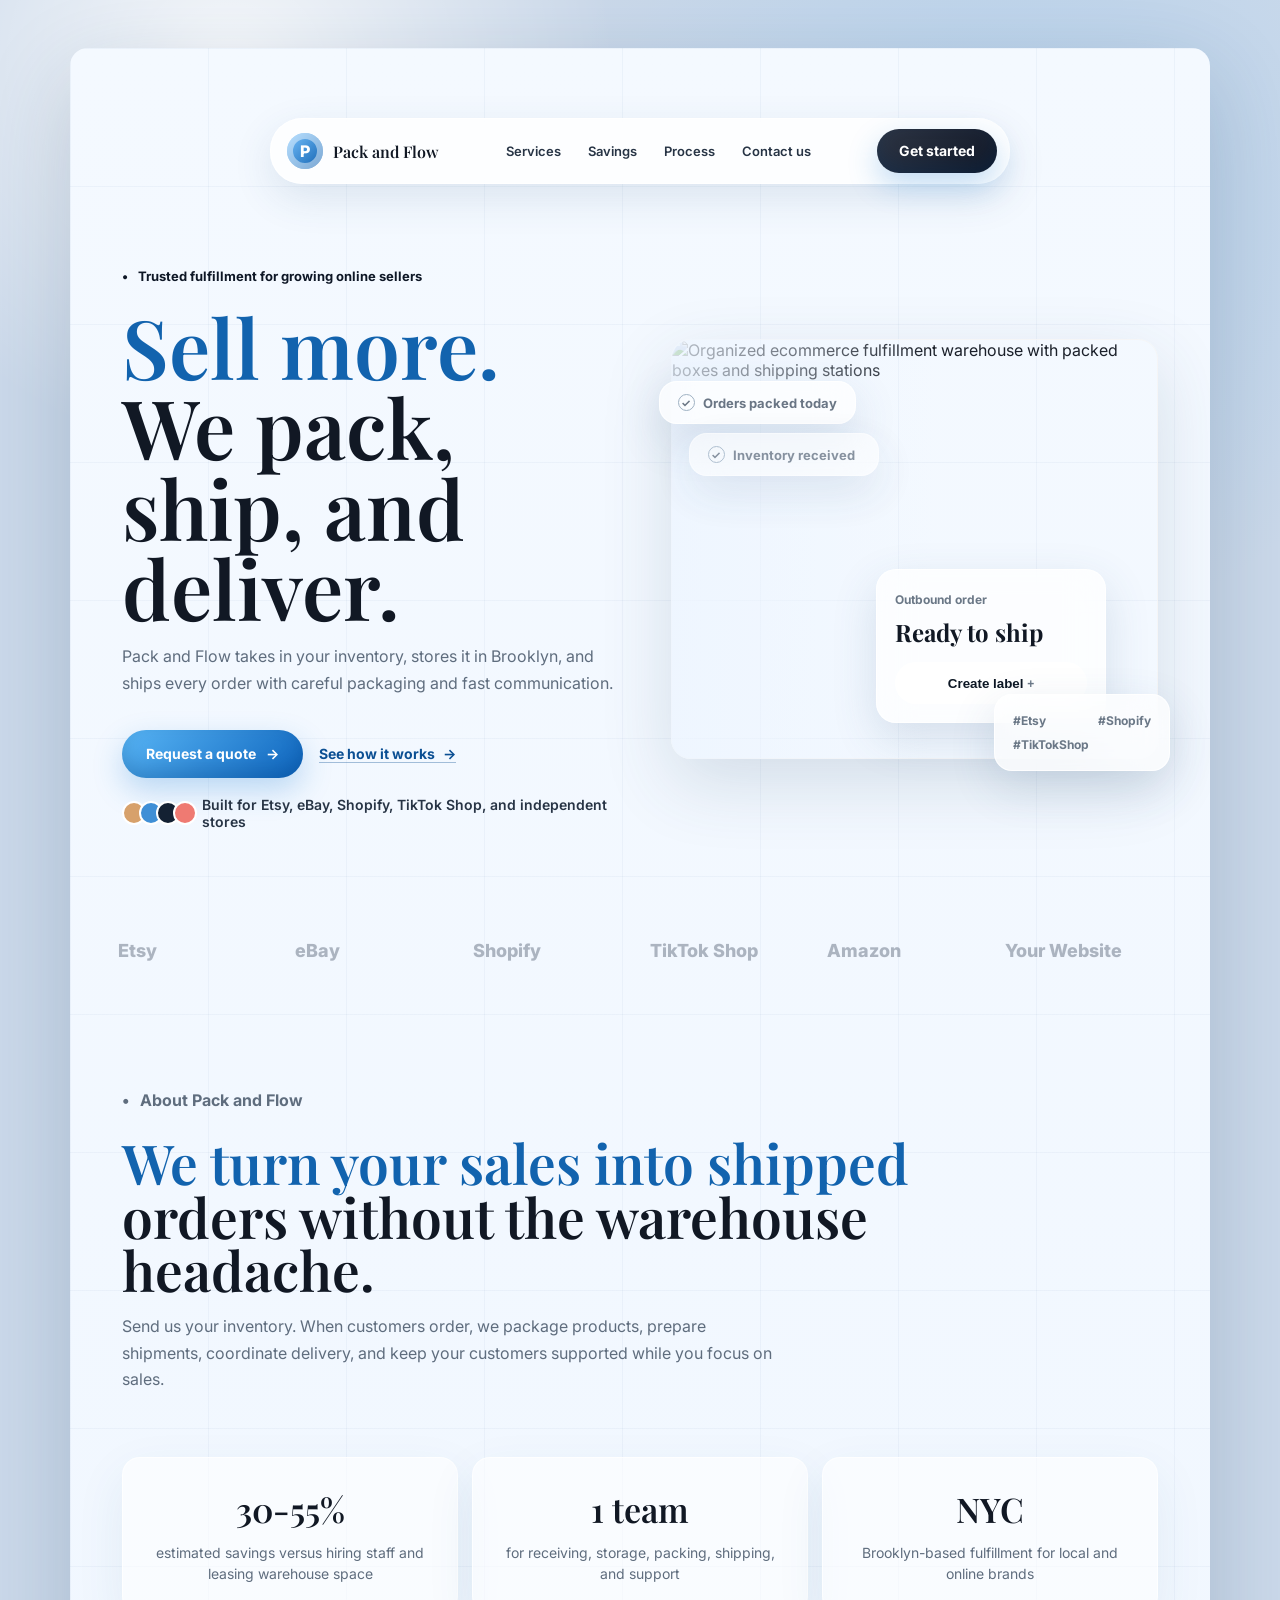
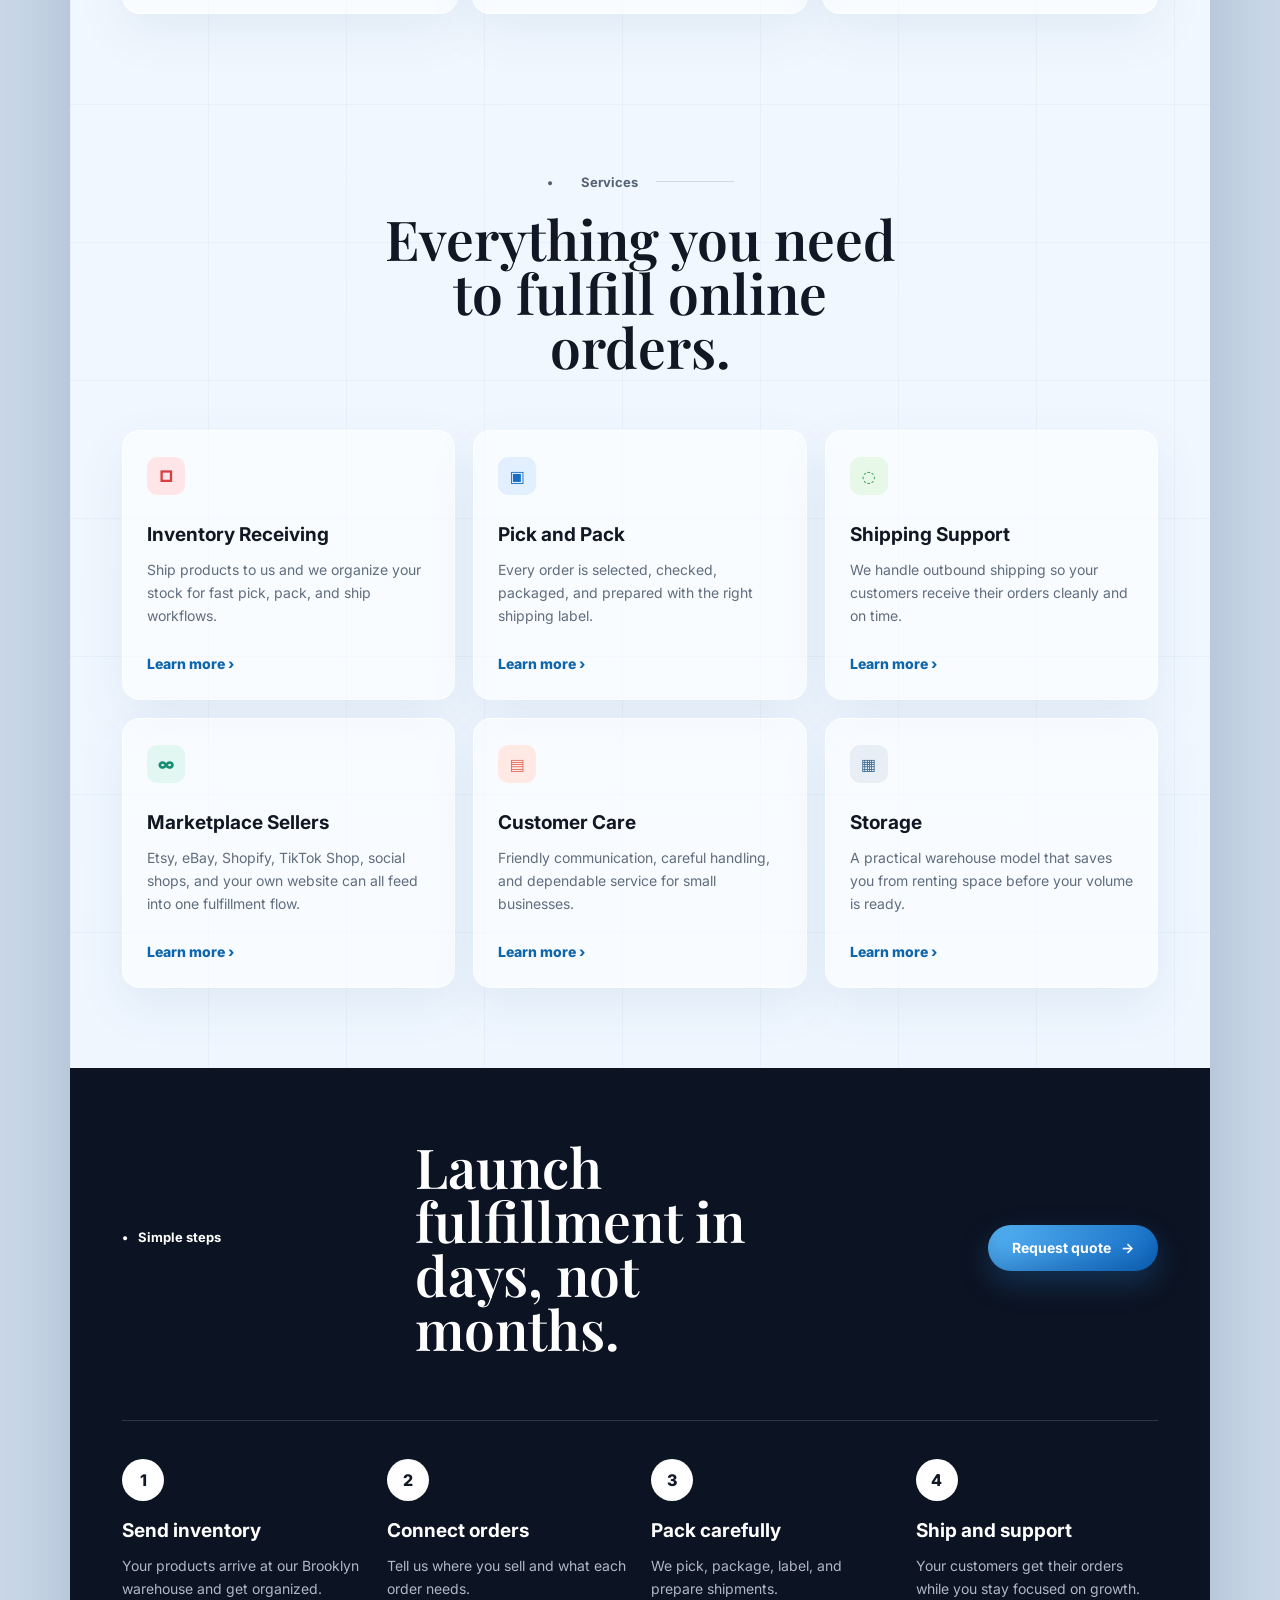
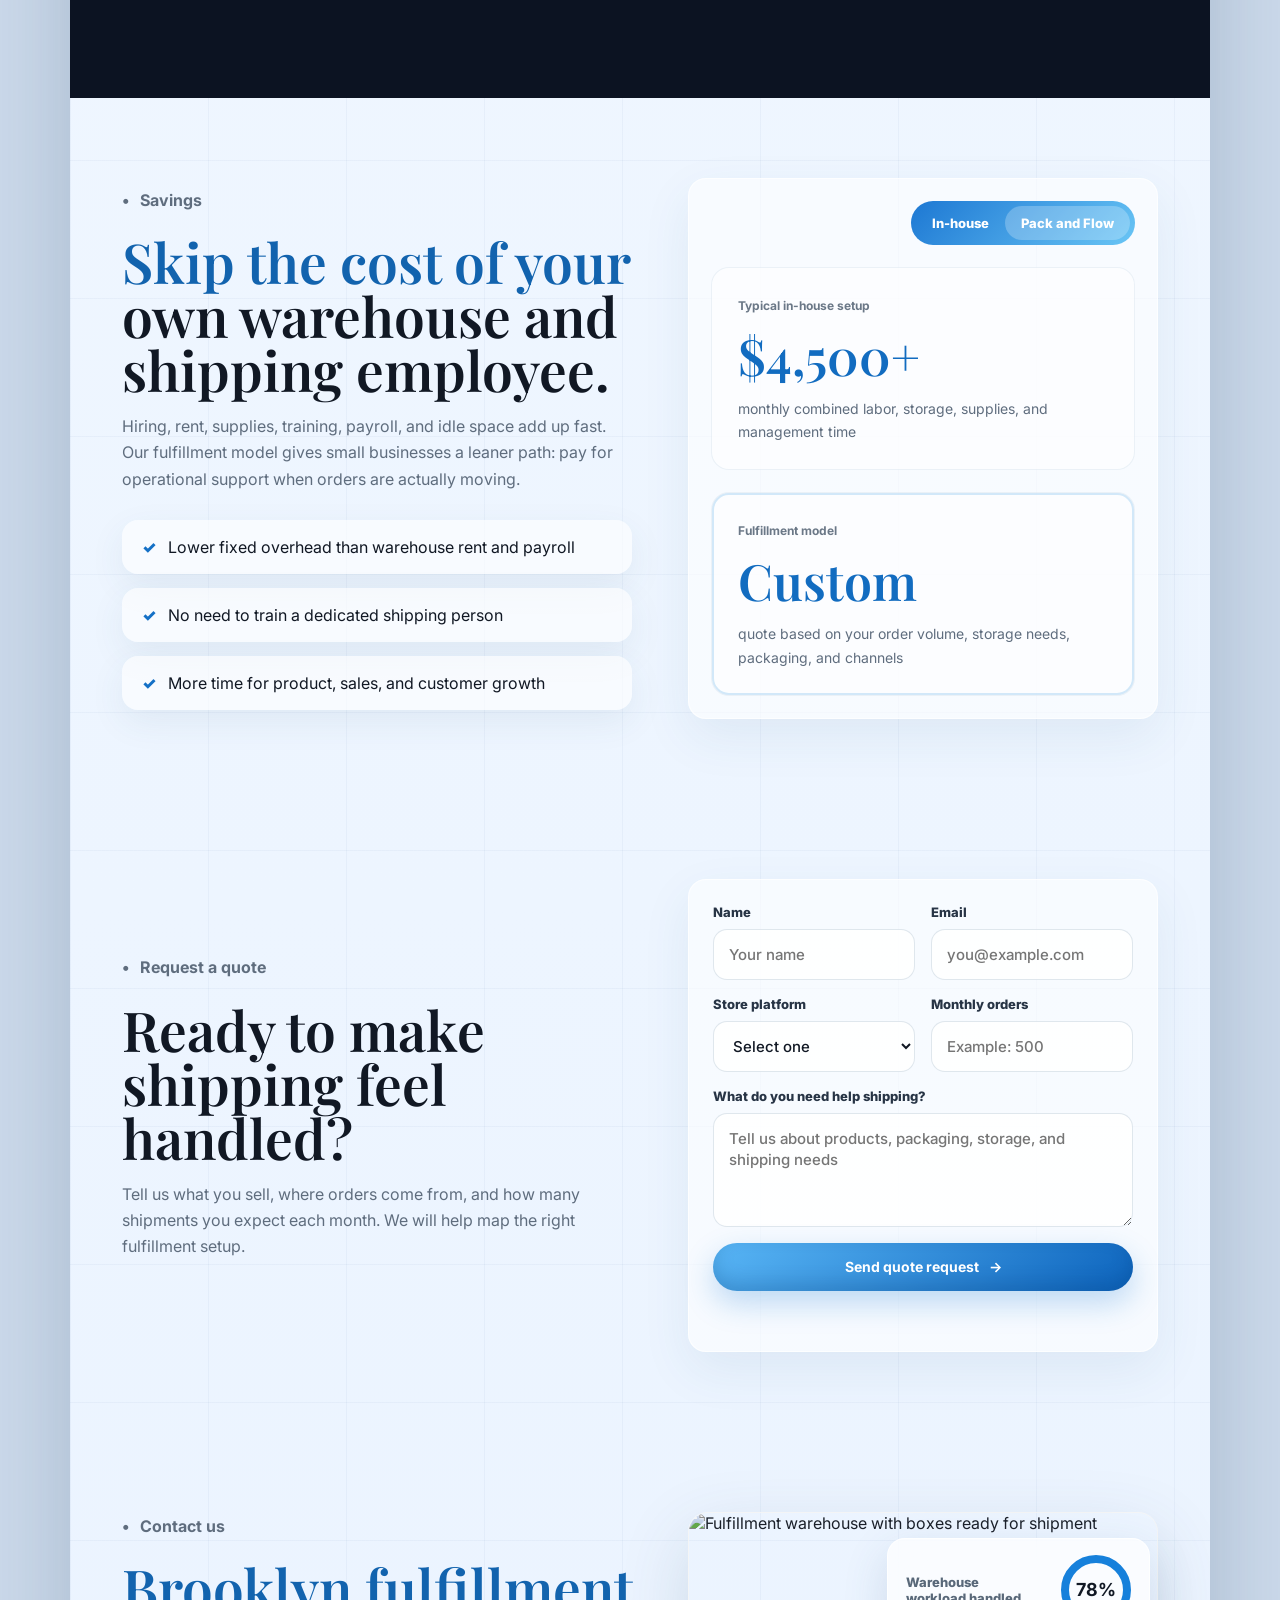
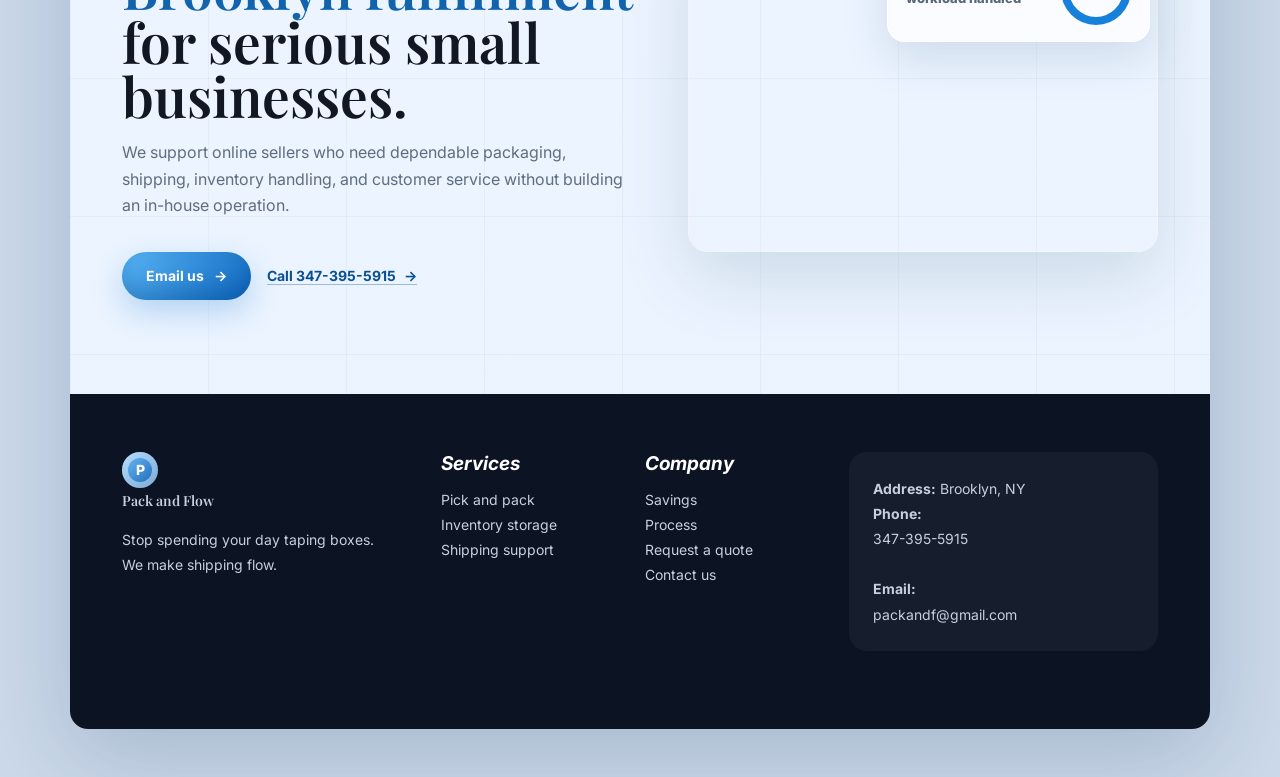
==== index.html @ d9f29c04 "Add files via upload" ====
<!DOCTYPE html>
<html lang="en">
<head>
  <meta charset="UTF-8">
  <meta name="viewport" content="width=device-width, initial-scale=1.0">
  <title>Pack and Flow | Ecommerce Fulfillment in Brooklyn</title>
  <meta name="description" content="Pack and Flow is a Brooklyn fulfillment company that stores inventory, packs orders, ships products, and supports online sellers across Etsy, eBay, Shopify, TikTok Shop, and more.">
  <link rel="preconnect" href="https://fonts.googleapis.com">
  <link rel="preconnect" href="https://fonts.gstatic.com" crossorigin>
  <link href="https://fonts.googleapis.com/css2?family=Inter:wght@400;500;600;700;800&family=Playfair+Display:wght@500;600;700&display=swap" rel="stylesheet">
  <link rel="stylesheet" href="styles.css">
</head>
<body>
  <div class="page-shell">
    <header class="site-header">
      <a class="brand" href="#top" aria-label="Pack and Flow homepage">
        <span class="brand-mark">P</span>
        <span>Pack and Flow</span>
      </a>
      <nav class="main-nav" aria-label="Primary navigation">
        <a href="#services">Services</a>
        <a href="#savings">Savings</a>
        <a href="#process">Process</a>
        <a href="contact.html">Contact us</a>
      </nav>
      <a class="nav-button" href="#quote">Get started</a>
    </header>

    <main id="top">
      <section class="hero section">
        <div class="hero-copy">
          <p class="eyebrow">Trusted fulfillment for growing online sellers</p>
          <h1>Sell more. We pack, ship, and deliver.</h1>
          <p class="lead">Pack and Flow takes in your inventory, stores it in Brooklyn, and ships every order with careful packaging and fast communication.</p>
          <div class="hero-actions">
            <a class="primary-button" href="#quote">Request a quote <span aria-hidden="true">→</span></a>
            <a class="text-link" href="#process">See how it works <span aria-hidden="true">→</span></a>
          </div>
          <div class="social-proof">
            <span class="avatar-stack" aria-hidden="true">
              <span></span><span></span><span></span><span></span>
            </span>
            <span>Built for Etsy, eBay, Shopify, TikTok Shop, and independent stores</span>
          </div>
        </div>

        <div class="hero-visual" aria-label="Warehouse fulfillment preview">
          <img src="assets/warehouse-fulfillment-hero.png" alt="Organized ecommerce fulfillment warehouse with packed boxes and shipping stations">
          <div class="glass-card floating-card card-top">
            <span class="check">✓</span>
            <span>Orders packed today</span>
          </div>
          <div class="glass-card floating-card card-mid">
            <span class="check">✓</span>
            <span>Inventory received</span>
          </div>
          <div class="glass-card order-card">
            <span>Outbound order</span>
            <strong>Ready to ship</strong>
            <button type="button">Create label <span>+</span></button>
          </div>
          <div class="glass-card tag-card">
            <span>#Etsy</span>
            <span>#Shopify</span>
            <span>#TikTokShop</span>
          </div>
        </div>
      </section>

      <section class="logo-strip" aria-label="Sales channels supported">
        <span>Etsy</span>
        <span>eBay</span>
        <span>Shopify</span>
        <span>TikTok Shop</span>
        <span>Amazon</span>
        <span>Your Website</span>
      </section>

      <section class="section intro">
        <p class="eyebrow">About Pack and Flow</p>
        <h2>We turn your sales into shipped orders without the warehouse headache.</h2>
        <p>Send us your inventory. When customers order, we package products, prepare shipments, coordinate delivery, and keep your customers supported while you focus on sales.</p>
        <div class="metrics">
          <article>
            <strong>30-55%</strong>
            <span>estimated savings versus hiring staff and leasing warehouse space</span>
          </article>
          <article>
            <strong>1 team</strong>
            <span>for receiving, storage, packing, shipping, and support</span>
          </article>
          <article>
            <strong>NYC</strong>
            <span>Brooklyn-based fulfillment for local and online brands</span>
          </article>
        </div>
      </section>

      <section id="services" class="section services">
        <div class="center-heading">
          <p class="label-line">Services</p>
          <h2>Everything you need to fulfill online orders.</h2>
        </div>
        <div class="feature-grid">
          <article>
            <span class="icon red">□</span>
            <h3>Inventory Receiving</h3>
            <p>Ship products to us and we organize your stock for fast pick, pack, and ship workflows.</p>
            <a href="#quote">Learn more <span>›</span></a>
          </article>
          <article>
            <span class="icon blue">▣</span>
            <h3>Pick and Pack</h3>
            <p>Every order is selected, checked, packaged, and prepared with the right shipping label.</p>
            <a href="#quote">Learn more <span>›</span></a>
          </article>
          <article>
            <span class="icon green">◌</span>
            <h3>Shipping Support</h3>
            <p>We handle outbound shipping so your customers receive their orders cleanly and on time.</p>
            <a href="#quote">Learn more <span>›</span></a>
          </article>
          <article>
            <span class="icon mint">∞</span>
            <h3>Marketplace Sellers</h3>
            <p>Etsy, eBay, Shopify, TikTok Shop, social shops, and your own website can all feed into one fulfillment flow.</p>
            <a href="#quote">Learn more <span>›</span></a>
          </article>
          <article>
            <span class="icon coral">▤</span>
            <h3>Customer Care</h3>
            <p>Friendly communication, careful handling, and dependable service for small businesses.</p>
            <a href="#quote">Learn more <span>›</span></a>
          </article>
          <article>
            <span class="icon slate">▦</span>
            <h3>Storage</h3>
            <p>A practical warehouse model that saves you from renting space before your volume is ready.</p>
            <a href="#quote">Learn more <span>›</span></a>
          </article>
        </div>
      </section>

      <section id="process" class="dark-band">
        <div class="dark-heading">
          <p class="eyebrow light">Simple steps</p>
          <h2>Launch fulfillment in days, not months.</h2>
          <a class="primary-button small" href="#quote">Request quote <span>→</span></a>
        </div>
        <div class="steps">
          <article>
            <span>1</span>
            <h3>Send inventory</h3>
            <p>Your products arrive at our Brooklyn warehouse and get organized.</p>
          </article>
          <article>
            <span>2</span>
            <h3>Connect orders</h3>
            <p>Tell us where you sell and what each order needs.</p>
          </article>
          <article>
            <span>3</span>
            <h3>Pack carefully</h3>
            <p>We pick, package, label, and prepare shipments.</p>
          </article>
          <article>
            <span>4</span>
            <h3>Ship and support</h3>
            <p>Your customers get their orders while you stay focused on growth.</p>
          </article>
        </div>
      </section>

      <section id="savings" class="section savings">
        <div>
          <p class="eyebrow">Savings</p>
          <h2>Skip the cost of your own warehouse and shipping employee.</h2>
          <p>Hiring, rent, supplies, training, payroll, and idle space add up fast. Our fulfillment model gives small businesses a leaner path: pay for operational support when orders are actually moving.</p>
          <ul class="benefit-list">
            <li>Lower fixed overhead than warehouse rent and payroll</li>
            <li>No need to train a dedicated shipping person</li>
            <li>More time for product, sales, and customer growth</li>
          </ul>
        </div>
        <div class="comparison-card">
          <div class="toggle" aria-label="Cost comparison">
            <span>In-house</span>
            <span>Pack and Flow</span>
          </div>
          <article>
            <span class="price-label">Typical in-house setup</span>
            <strong>$4,500+</strong>
            <p>monthly combined labor, storage, supplies, and management time</p>
          </article>
          <article class="highlight">
            <span class="price-label">Fulfillment model</span>
            <strong>Custom</strong>
            <p>quote based on your order volume, storage needs, packaging, and channels</p>
          </article>
        </div>
      </section>

      <section id="quote" class="section quote-section">
        <div class="quote-copy">
          <p class="eyebrow">Request a quote</p>
          <h2>Ready to make shipping feel handled?</h2>
          <p>Tell us what you sell, where orders come from, and how many shipments you expect each month. We will help map the right fulfillment setup.</p>
        </div>
        <form class="quote-form" id="quoteForm">
          <label>
            Name
            <input type="text" name="name" placeholder="Your name" required>
          </label>
          <label>
            Email
            <input type="email" name="email" placeholder="you@example.com" required>
          </label>
          <label>
            Store platform
            <select name="platform" required>
              <option value="">Select one</option>
              <option>Etsy</option>
              <option>eBay</option>
              <option>Shopify</option>
              <option>TikTok Shop</option>
              <option>Own website</option>
              <option>Multiple channels</option>
            </select>
          </label>
          <label>
            Monthly orders
            <input type="number" name="orders" min="1" placeholder="Example: 500" required>
          </label>
          <label class="wide">
            What do you need help shipping?
            <textarea name="message" rows="4" placeholder="Tell us about products, packaging, storage, and shipping needs"></textarea>
          </label>
          <button class="primary-button form-submit" type="submit">Send quote request <span>→</span></button>
          <p class="form-note" id="formNote" role="status"></p>
        </form>
      </section>

      <section id="contact" class="cta section">
        <div>
          <p class="eyebrow">Contact us</p>
          <h2>Brooklyn fulfillment for serious small businesses.</h2>
          <p>We support online sellers who need dependable packaging, shipping, inventory handling, and customer service without building an in-house operation.</p>
          <div class="hero-actions">
            <a class="primary-button" href="mailto:packandf@gmail.com">Email us <span>→</span></a>
            <a class="text-link" href="tel:3473955915">Call 347-395-5915 <span>→</span></a>
          </div>
        </div>
        <div class="cta-visual">
          <img src="assets/warehouse-fulfillment-hero.png" alt="Fulfillment warehouse with boxes ready for shipment">
          <div class="glass-card mini-chart">
            <span>Warehouse workload handled</span>
            <strong>78%</strong>
          </div>
        </div>
      </section>
    </main>

    <footer class="footer">
      <div>
        <a class="brand footer-brand" href="#top">
          <span class="brand-mark">P</span>
          <span>Pack and Flow</span>
        </a>
        <p>Stop spending your day taping boxes. We make shipping flow.</p>
      </div>
      <div>
        <h3>Services</h3>
        <a href="#services">Pick and pack</a>
        <a href="#services">Inventory storage</a>
        <a href="#services">Shipping support</a>
      </div>
      <div>
        <h3>Company</h3>
        <a href="#savings">Savings</a>
        <a href="#process">Process</a>
        <a href="#quote">Request a quote</a>
        <a href="contact.html">Contact us</a>
      </div>
      <address>
        <strong>Address:</strong> Brooklyn, NY<br>
        <strong>Phone:</strong> <a href="tel:3473955915">347-395-5915</a><br>
        <strong>Email:</strong> <a href="mailto:packandf@gmail.com">packandf@gmail.com</a>
      </address>
    </footer>
  </div>
  <script src="script.js"></script>
</body>
</html>
---- styles.css ----
:root {
  --ink: #111824;
  --muted: #5f6d7e;
  --blue: #1b77d4;
  --blue-2: #58b5f5;
  --paper: #edf5ff;
  --line: rgba(51, 89, 127, 0.12);
  --glass: rgba(255, 255, 255, 0.72);
  --dark: #0c1322;
  --shadow: 0 24px 70px rgba(34, 73, 111, 0.16);
}

* {
  box-sizing: border-box;
}

html {
  scroll-behavior: smooth;
}

body {
  margin: 0;
  color: var(--ink);
  font-family: Inter, system-ui, sans-serif;
  background: #cbd9ea;
}

body::before {
  position: fixed;
  inset: 0;
  z-index: -1;
  content: "";
  background:
    radial-gradient(circle at 18% 8%, rgba(255, 255, 255, 0.86), transparent 24rem),
    radial-gradient(circle at 78% 22%, rgba(103, 183, 245, 0.2), transparent 28rem),
    #cbd9ea;
}

a {
  color: inherit;
  text-decoration: none;
}

img {
  display: block;
  max-width: 100%;
}

.page-shell {
  width: min(100% - 40px, 1140px);
  margin: 48px auto;
  overflow: hidden;
  border-radius: 18px;
  background:
    linear-gradient(rgba(25, 88, 142, 0.045) 1px, transparent 1px),
    linear-gradient(90deg, rgba(25, 88, 142, 0.045) 1px, transparent 1px),
    linear-gradient(180deg, #f4f9ff 0%, #edf5ff 74%, #eaf3ff 100%);
  background-size: 138px 138px, 138px 138px, auto;
  box-shadow: 0 28px 90px rgba(27, 54, 88, 0.2);
}

.site-header {
  position: sticky;
  top: 16px;
  z-index: 10;
  display: flex;
  align-items: center;
  justify-content: space-between;
  width: min(100% - 96px, 740px);
  min-height: 58px;
  margin: 70px auto 0;
  padding: 10px 12px 10px 16px;
  border: 1px solid rgba(255, 255, 255, 0.76);
  border-radius: 32px;
  background: rgba(255, 255, 255, 0.82);
  box-shadow: 0 14px 40px rgba(43, 83, 124, 0.12);
  backdrop-filter: blur(22px);
}

.brand,
.main-nav,
.hero-actions,
.social-proof,
.dark-heading,
.footer {
  display: flex;
  align-items: center;
}

.brand {
  gap: 10px;
  font-family: "Playfair Display", Georgia, serif;
  font-size: 16px;
  font-weight: 600;
}

.brand-mark {
  display: grid;
  width: 36px;
  height: 36px;
  place-items: center;
  border-radius: 50%;
  color: white;
  font-family: Inter, sans-serif;
  font-weight: 800;
  background: linear-gradient(135deg, #79c4ff, #0f5fae);
  box-shadow: inset 0 0 0 6px rgba(255, 255, 255, 0.45);
}

.main-nav {
  gap: 27px;
  font-size: 13px;
  font-weight: 600;
  color: #273445;
}

.nav-button,
.primary-button {
  display: inline-flex;
  align-items: center;
  justify-content: center;
  gap: 10px;
  min-height: 48px;
  padding: 0 24px;
  border: 0;
  border-radius: 999px;
  color: white;
  font: 700 14px/1 Inter, sans-serif;
  cursor: pointer;
  background: linear-gradient(135deg, var(--blue-2), #0d64bd);
  box-shadow: inset 0 -8px 18px rgba(1, 54, 108, 0.22), 0 12px 30px rgba(35, 128, 212, 0.28);
}

.nav-button {
  min-height: 44px;
  padding-inline: 22px;
  background: linear-gradient(135deg, #2d3544, #111827);
}

.section {
  padding: 80px 52px;
}

.hero {
  display: grid;
  grid-template-columns: 1.02fr 0.98fr;
  gap: 42px;
  align-items: center;
  min-height: 520px;
  padding-top: 84px;
}

.eyebrow,
.label-line {
  margin: 0 0 22px;
  font-size: 13px;
  font-weight: 700;
  color: #0e1726;
}

.eyebrow::before,
.label-line::before {
  content: "•";
  margin-right: 10px;
}

h1,
h2 {
  margin: 0;
  font-family: "Playfair Display", Georgia, serif;
  font-weight: 600;
  line-height: 0.98;
  letter-spacing: 0;
}

h1 {
  max-width: 610px;
  font-size: clamp(48px, 7vw, 82px);
}

h2 {
  font-size: clamp(36px, 4.3vw, 58px);
}

h1::first-line,
.intro h2::first-line,
.savings h2::first-line,
.cta h2::first-line {
  color: #1263ae;
}

.lead,
.intro > p,
.savings p,
.quote-copy p,
.cta p {
  max-width: 650px;
  color: var(--muted);
  font-size: 16px;
  line-height: 1.65;
}

.hero-actions {
  flex-wrap: wrap;
  gap: 16px;
  margin-top: 34px;
}

.text-link {
  display: inline-flex;
  align-items: center;
  gap: 8px;
  color: #0b4f93;
  font-size: 14px;
  font-weight: 700;
  border-bottom: 1px solid rgba(11, 79, 147, 0.35);
}

.social-proof {
  gap: 12px;
  margin-top: 18px;
  color: #273445;
  font-size: 14px;
  font-weight: 600;
}

.avatar-stack {
  display: flex;
}

.avatar-stack span {
  width: 24px;
  height: 24px;
  margin-right: -7px;
  border: 2px solid white;
  border-radius: 50%;
}

.avatar-stack span:nth-child(1) { background: #d7a16b; }
.avatar-stack span:nth-child(2) { background: #3f8fd6; }
.avatar-stack span:nth-child(3) { background: #142133; }
.avatar-stack span:nth-child(4) { background: #ef7a72; }

.hero-visual,
.cta-visual {
  position: relative;
  min-height: 390px;
}

.hero-visual img,
.cta-visual img {
  width: 100%;
  height: 420px;
  object-fit: cover;
  border: 1px solid rgba(255, 255, 255, 0.86);
  border-radius: 20px;
  filter: saturate(0.86) contrast(0.92);
  box-shadow: var(--shadow);
}

.hero-visual::after {
  position: absolute;
  inset: 0;
  content: "";
  border-radius: 20px;
  background: linear-gradient(90deg, rgba(237, 245, 255, 0.76), transparent 54%);
  pointer-events: none;
}

.glass-card {
  border: 1px solid rgba(255, 255, 255, 0.8);
  background: var(--glass);
  box-shadow: 0 16px 45px rgba(54, 92, 129, 0.16);
  backdrop-filter: blur(18px);
}

.floating-card {
  position: absolute;
  z-index: 2;
  display: flex;
  align-items: center;
  gap: 8px;
  min-width: 190px;
  padding: 12px 18px;
  border-radius: 18px;
  color: #6a7685;
  font-size: 13px;
  font-weight: 700;
}

.check {
  display: grid;
  width: 17px;
  height: 17px;
  place-items: center;
  border: 1px solid #9eb0c2;
  border-radius: 50%;
  font-size: 11px;
}

.card-top { top: 42px; left: -12px; }
.card-mid { top: 94px; left: 18px; opacity: 0.78; }

.order-card {
  position: absolute;
  right: 52px;
  bottom: 36px;
  z-index: 3;
  width: 230px;
  padding: 18px;
  border-radius: 20px;
}

.order-card span,
.tag-card span,
.price-label {
  color: #6b7887;
  font-size: 12px;
  font-weight: 700;
}

.order-card strong {
  display: block;
  margin: 8px 0 14px;
  font-family: "Playfair Display", Georgia, serif;
  font-size: 24px;
}

.order-card button {
  width: 100%;
  min-height: 42px;
  border: 0;
  border-radius: 999px;
  color: #0d1724;
  font-weight: 800;
  background: white;
}

.tag-card {
  position: absolute;
  right: -12px;
  bottom: -12px;
  z-index: 4;
  display: grid;
  grid-template-columns: repeat(2, max-content);
  gap: 9px;
  padding: 18px;
  border-radius: 18px;
}

.logo-strip {
  display: grid;
  grid-template-columns: repeat(6, 1fr);
  gap: 20px;
  padding: 30px 48px 62px;
  color: rgba(73, 86, 105, 0.42);
  font-size: 18px;
  font-weight: 800;
}

.intro {
  padding-top: 64px;
}

.intro h2 {
  max-width: 940px;
}

.metrics {
  display: grid;
  grid-template-columns: repeat(3, 1fr);
  gap: 14px;
  margin-top: 64px;
}

.metrics article,
.feature-grid article,
.comparison-card,
.quote-form {
  border: 1px solid rgba(255, 255, 255, 0.72);
  border-radius: 18px;
  background: rgba(255, 255, 255, 0.58);
  box-shadow: 0 18px 50px rgba(39, 83, 123, 0.08);
}

.metrics article {
  padding: 28px 24px;
  text-align: center;
}

.metrics strong {
  display: block;
  margin-bottom: 10px;
  font-family: "Playfair Display", Georgia, serif;
  font-size: 34px;
  font-weight: 600;
}

.metrics span {
  color: var(--muted);
  font-size: 14px;
  line-height: 1.55;
}

.center-heading {
  max-width: 560px;
  margin: 0 auto 56px;
  text-align: center;
}

.label-line {
  display: flex;
  align-items: center;
  justify-content: center;
  gap: 18px;
  color: #546273;
}

.label-line::after {
  width: 78px;
  height: 1px;
  content: "";
  background: rgba(36, 72, 110, 0.16);
}

.feature-grid {
  display: grid;
  grid-template-columns: repeat(3, 1fr);
  gap: 18px;
}

.feature-grid article {
  min-height: 218px;
  padding: 26px 24px;
}

.icon {
  display: grid;
  width: 38px;
  height: 38px;
  place-items: center;
  margin-bottom: 28px;
  border-radius: 10px;
  font-weight: 900;
}

.red { color: #d83f42; background: #fee5e7; }
.blue { color: #176ec7; background: #e1efff; }
.green { color: #2d9b4b; background: #e7f8e8; }
.mint { color: #168f75; background: #e2f6f2; }
.coral { color: #e36d5e; background: #ffe9e5; }
.slate { color: #427196; background: #e8eef6; }

.feature-grid h3,
.steps h3,
.footer h3 {
  margin: 0 0 12px;
  font-size: 19px;
}

.feature-grid p,
.steps p {
  margin: 0 0 26px;
  color: var(--muted);
  font-size: 14px;
  line-height: 1.65;
}

.feature-grid a {
  color: #0d65ad;
  font-size: 14px;
  font-weight: 800;
}

.dark-band {
  padding: 72px 52px;
  color: white;
  background: var(--dark);
}

.light {
  color: white;
}

.dark-heading {
  justify-content: space-between;
  gap: 32px;
  margin-bottom: 64px;
}

.dark-heading h2 {
  max-width: 380px;
}

.small {
  min-height: 46px;
}

.steps {
  display: grid;
  grid-template-columns: repeat(4, 1fr);
  gap: 22px;
  border-top: 1px solid rgba(255, 255, 255, 0.15);
  padding-top: 38px;
}

.steps span {
  display: grid;
  width: 42px;
  height: 42px;
  place-items: center;
  margin-bottom: 18px;
  border-radius: 50%;
  color: #121926;
  font-weight: 800;
  background: white;
}

.steps p {
  color: #aeb8c7;
}

.savings,
.quote-section,
.cta {
  display: grid;
  grid-template-columns: 1fr 0.92fr;
  gap: 56px;
  align-items: center;
}

.benefit-list {
  display: grid;
  gap: 14px;
  margin: 28px 0 0;
  padding: 0;
  list-style: none;
}

.benefit-list li {
  padding: 17px 20px;
  border-radius: 16px;
  background: rgba(255, 255, 255, 0.62);
  box-shadow: 0 12px 35px rgba(47, 83, 121, 0.08);
}

.benefit-list li::before {
  content: "✓";
  margin-right: 12px;
  color: #1470c6;
  font-weight: 900;
}

.comparison-card {
  padding: 22px;
}

.toggle {
  display: flex;
  width: max-content;
  margin-left: auto;
  padding: 5px;
  border-radius: 999px;
  color: white;
  font-size: 13px;
  font-weight: 800;
  background: linear-gradient(135deg, #1d78d3, #69c5f5);
}

.toggle span {
  padding: 9px 16px;
  border-radius: 999px;
}

.toggle span:last-child {
  background: rgba(255, 255, 255, 0.24);
}

.comparison-card article {
  margin-top: 22px;
  padding: 26px;
  border: 1px solid rgba(28, 94, 151, 0.08);
  border-radius: 18px;
  background: rgba(255, 255, 255, 0.6);
}

.comparison-card strong {
  display: block;
  margin: 8px 0;
  color: #126cc0;
  font-family: "Playfair Display", Georgia, serif;
  font-size: 50px;
  font-weight: 600;
}

.comparison-card p {
  margin: 0;
  font-size: 14px;
}

.highlight {
  box-shadow: inset 0 0 0 2px rgba(43, 143, 222, 0.2);
}

.quote-form {
  display: grid;
  grid-template-columns: repeat(2, 1fr);
  gap: 16px;
  padding: 24px;
}

.page-shell.contact-page {
  min-height: 100vh;
}

.contact-hero {
  display: grid;
  grid-template-columns: 1fr 0.92fr;
  gap: 56px;
  align-items: center;
  padding-top: 92px;
}

.contact-cards {
  display: grid;
  grid-template-columns: repeat(3, 1fr);
  gap: 14px;
  margin-top: 36px;
}

.contact-cards article {
  min-height: 116px;
  padding: 20px;
  border: 1px solid rgba(255, 255, 255, 0.72);
  border-radius: 18px;
  background: rgba(255, 255, 255, 0.58);
  box-shadow: 0 18px 50px rgba(39, 83, 123, 0.08);
}

.contact-cards span {
  display: block;
  margin-bottom: 10px;
  color: var(--muted);
  font-size: 12px;
  font-weight: 800;
}

.contact-cards a,
.contact-cards strong {
  color: #0b4f93;
  font-size: 16px;
  font-weight: 800;
  word-break: break-word;
}

.quote-form label {
  display: grid;
  gap: 9px;
  color: #273445;
  font-size: 13px;
  font-weight: 800;
}

.wide,
.form-submit,
.form-note {
  grid-column: 1 / -1;
}

input,
select,
textarea {
  width: 100%;
  border: 1px solid rgba(40, 86, 130, 0.14);
  border-radius: 14px;
  padding: 14px 15px;
  color: var(--ink);
  font: 500 15px/1.4 Inter, sans-serif;
  background: rgba(255, 255, 255, 0.82);
  outline: none;
}

textarea {
  resize: vertical;
}

input:focus,
select:focus,
textarea:focus {
  border-color: rgba(26, 116, 204, 0.72);
  box-shadow: 0 0 0 4px rgba(26, 116, 204, 0.12);
}

.form-submit {
  width: 100%;
}

.form-note {
  min-height: 20px;
  margin: 0;
  color: #1263ae;
  font-size: 13px;
  font-weight: 800;
}

.cta {
  padding-bottom: 92px;
}

.cta-visual img {
  height: 340px;
}

.mini-chart {
  position: absolute;
  right: 8px;
  top: 26px;
  display: flex;
  align-items: center;
  gap: 20px;
  padding: 16px 18px;
  border-radius: 18px;
}

.mini-chart strong {
  display: grid;
  width: 70px;
  height: 70px;
  place-items: center;
  border: 8px solid #1680db;
  border-radius: 50%;
  font-size: 18px;
}

.mini-chart span {
  max-width: 135px;
  color: #596879;
  font-size: 13px;
  font-weight: 800;
}

.footer {
  display: grid;
  grid-template-columns: 1.2fr 0.7fr 0.7fr 1.35fr;
  gap: 44px;
  padding: 58px 52px 78px;
  align-items: start;
  color: white;
  background: var(--dark);
}

.footer p,
.footer a,
.footer address {
  color: #c7d0dd;
  font-size: 14px;
  line-height: 1.8;
}

.footer a {
  display: block;
}

.footer-brand {
  color: white;
}

.footer h3 {
  font-style: italic;
}

.footer address {
  padding: 24px;
  border-radius: 18px;
  background: rgba(255, 255, 255, 0.045);
  font-style: normal;
}

@media (max-width: 900px) {
  .page-shell {
    width: 100%;
    margin: 0;
    border-radius: 0;
  }

  .site-header {
    width: calc(100% - 24px);
    margin-top: 12px;
  }

  .main-nav {
    display: none;
  }

  .hero,
  .savings,
  .quote-section,
  .cta,
  .contact-hero,
  .footer {
    grid-template-columns: 1fr;
  }

  .section,
  .dark-band {
    padding-inline: 24px;
  }

  .logo-strip,
  .metrics,
  .feature-grid,
  .contact-cards,
  .steps {
    grid-template-columns: 1fr 1fr;
  }

  .hero-visual {
    min-height: 320px;
  }
}

@media (max-width: 620px) {
  .site-header {
    border-radius: 22px;
  }

  .brand span:last-child {
    max-width: 92px;
    line-height: 1.05;
  }

  .nav-button {
    padding-inline: 15px;
  }

  .section {
    padding-block: 62px;
  }

  .hero {
    padding-top: 52px;
  }

  .hero-visual img,
  .cta-visual img {
    height: 300px;
  }

  .floating-card,
  .tag-card {
    display: none;
  }

  .order-card {
    right: 12px;
    bottom: 14px;
    width: 200px;
  }

  .logo-strip,
  .metrics,
  .feature-grid,
  .steps,
  .contact-cards,
  .quote-form {
    grid-template-columns: 1fr;
  }

  .dark-heading {
    display: block;
  }

  .dark-heading .primary-button {
    margin-top: 24px;
  }
}
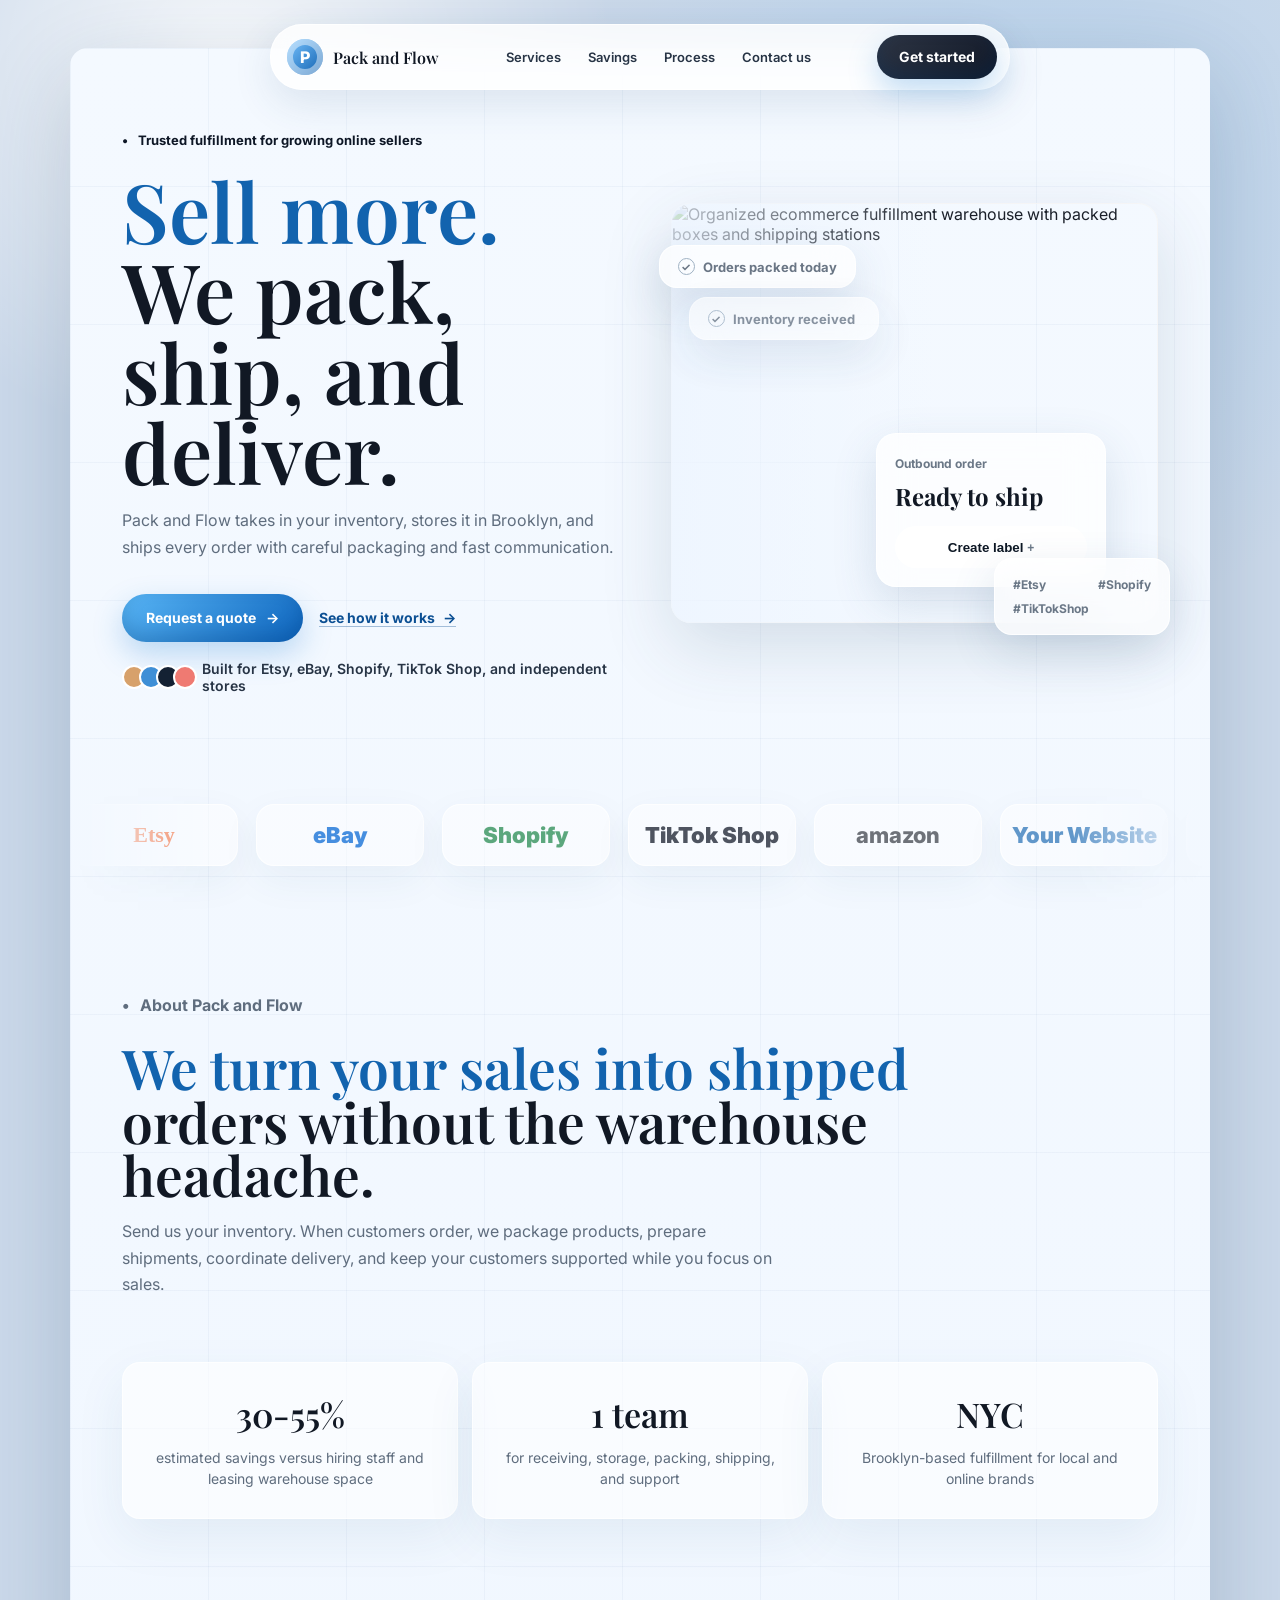
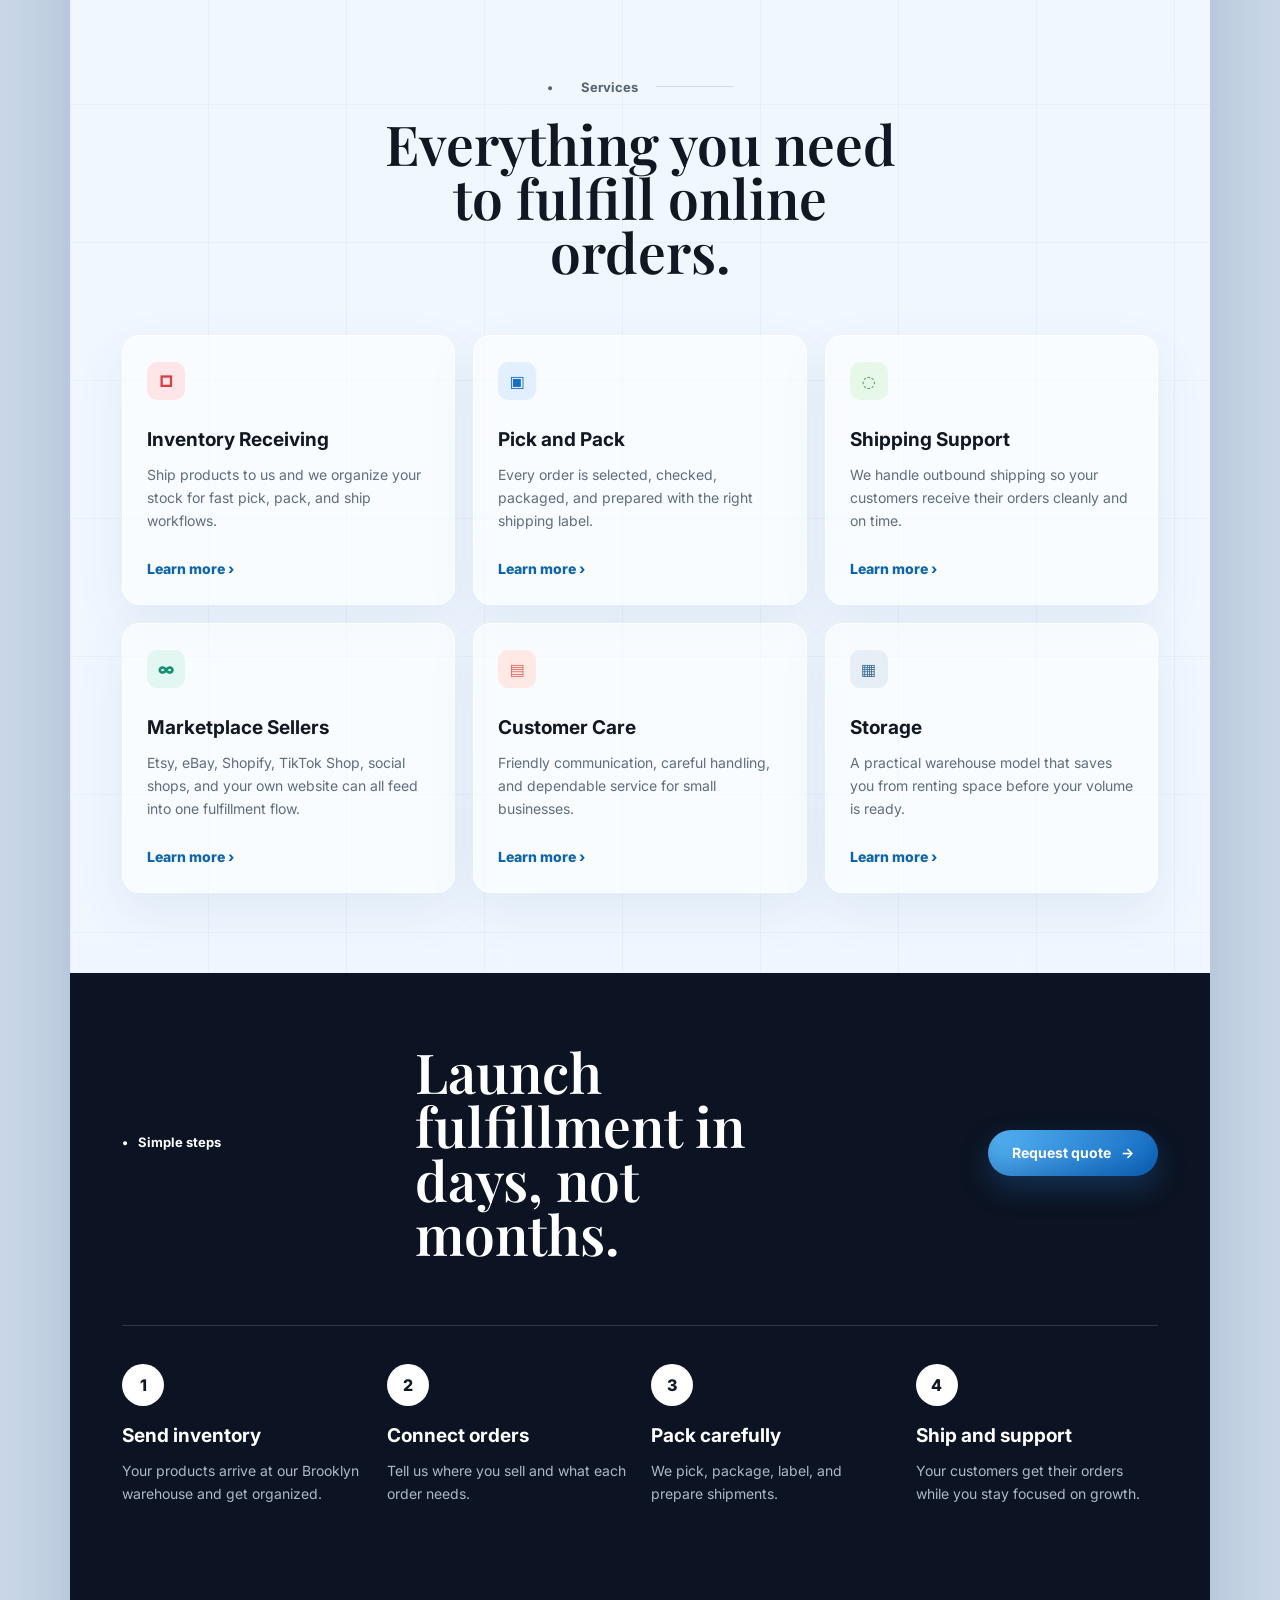
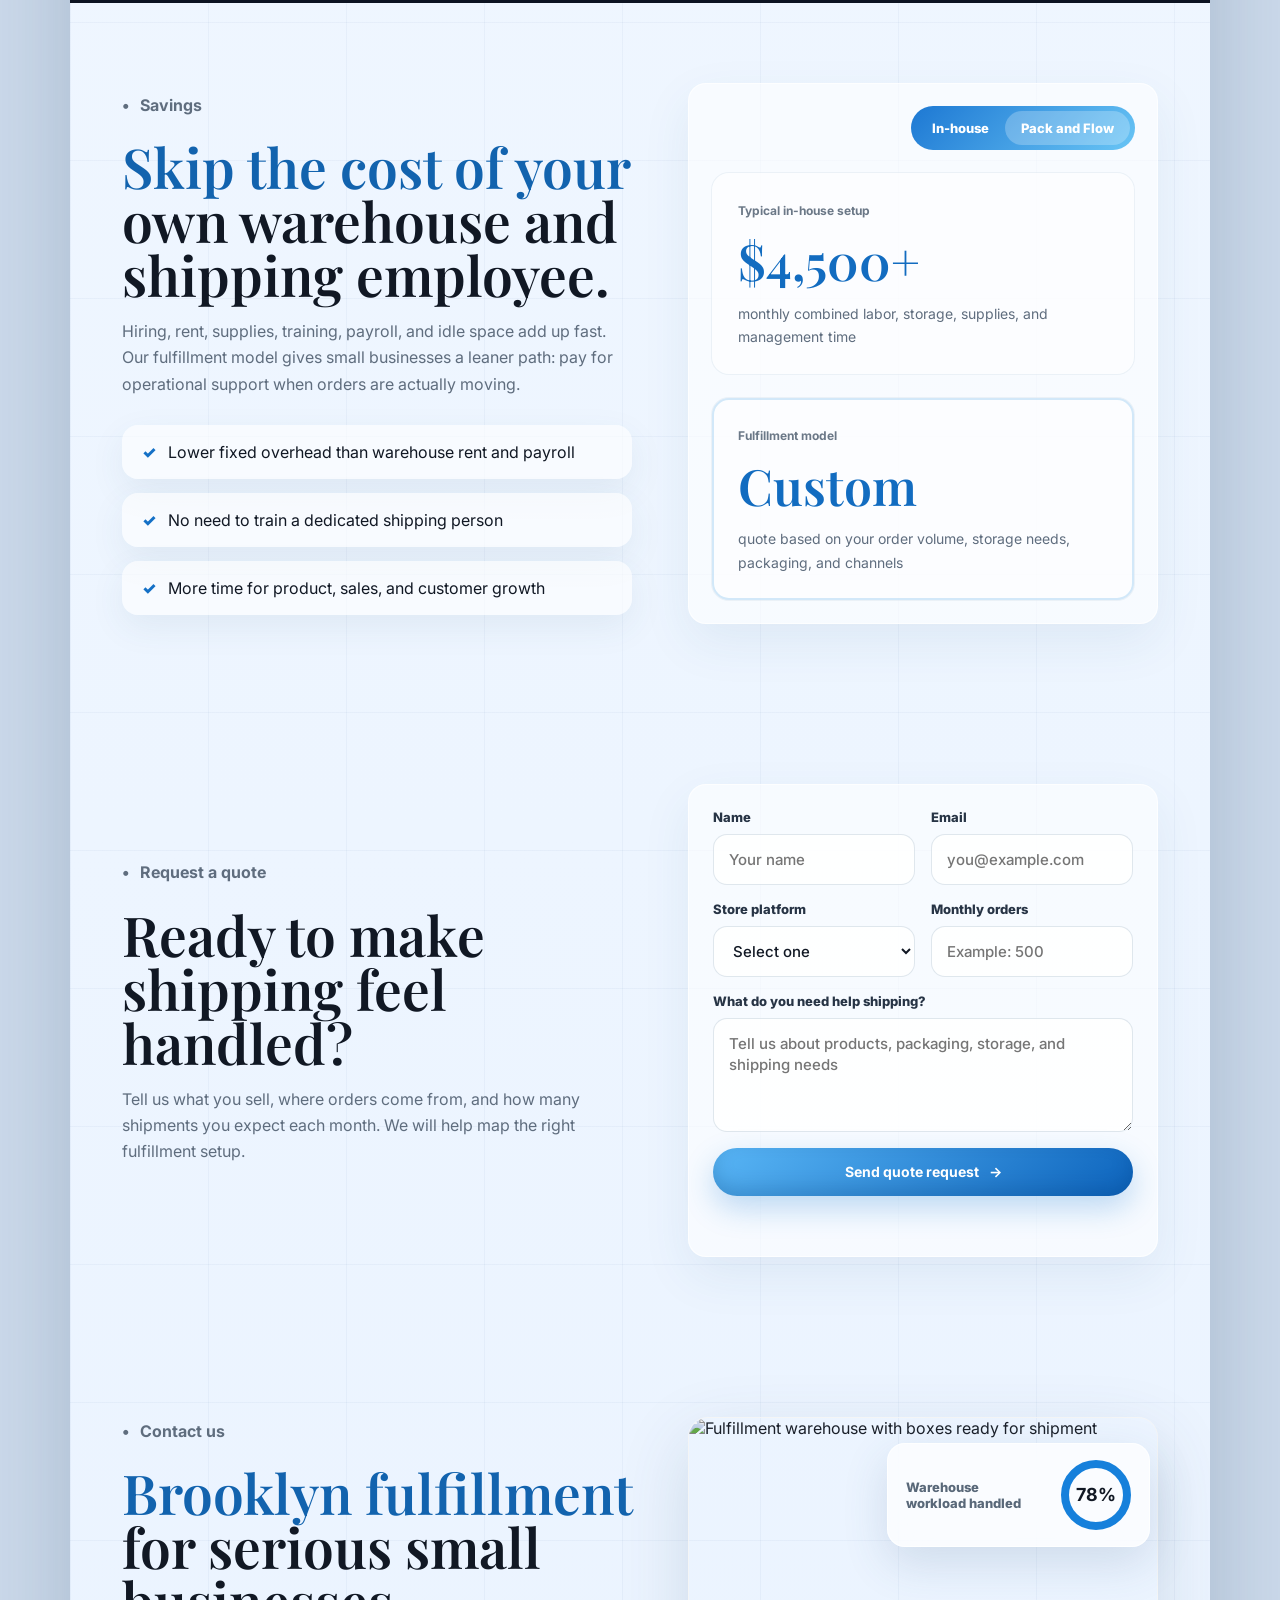
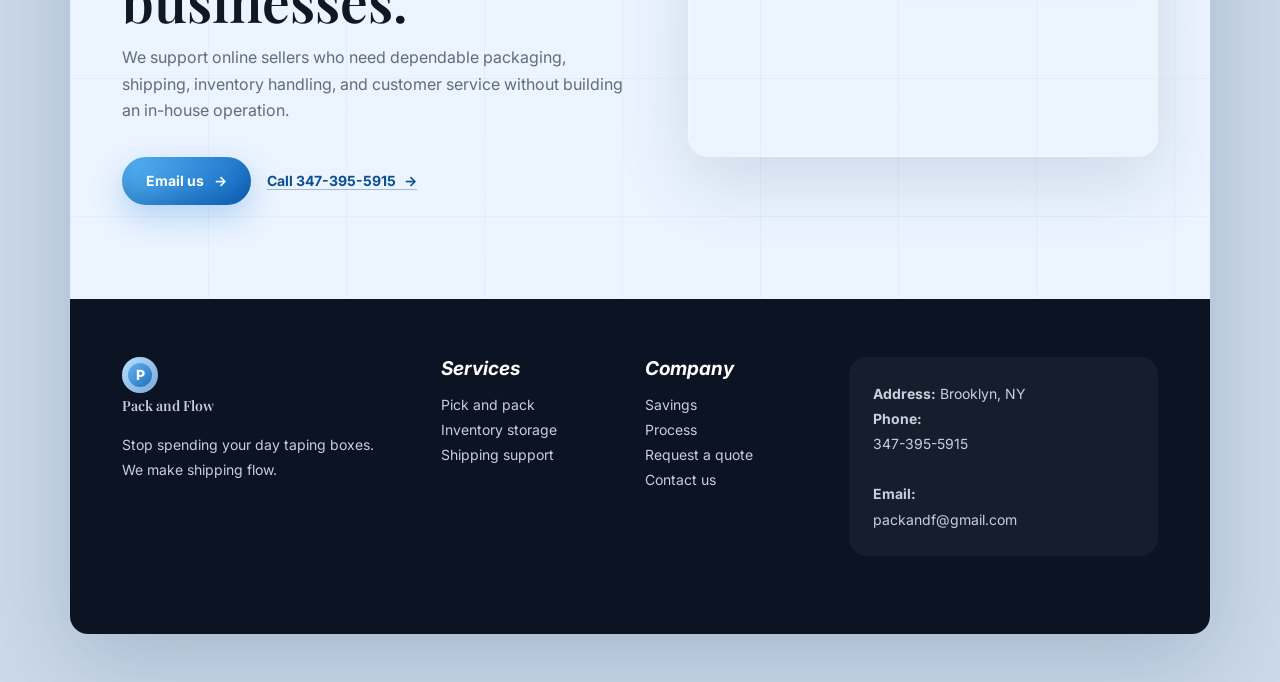
==== commit 3e2e090c: "Add files via upload" ====
--- a/index.html
+++ b/index.html
@@ -68,12 +68,20 @@
       </section>
 
       <section class="logo-strip" aria-label="Sales channels supported">
-        <span>Etsy</span>
-        <span>eBay</span>
-        <span>Shopify</span>
-        <span>TikTok Shop</span>
-        <span>Amazon</span>
-        <span>Your Website</span>
+        <div class="logo-track">
+          <span class="logo-card logo-etsy">Etsy</span>
+          <span class="logo-card logo-ebay">eBay</span>
+          <span class="logo-card logo-shopify">Shopify</span>
+          <span class="logo-card logo-tiktok">TikTok Shop</span>
+          <span class="logo-card logo-amazon">amazon</span>
+          <span class="logo-card logo-web">Your Website</span>
+          <span class="logo-card logo-etsy" aria-hidden="true">Etsy</span>
+          <span class="logo-card logo-ebay" aria-hidden="true">eBay</span>
+          <span class="logo-card logo-shopify" aria-hidden="true">Shopify</span>
+          <span class="logo-card logo-tiktok" aria-hidden="true">TikTok Shop</span>
+          <span class="logo-card logo-amazon" aria-hidden="true">amazon</span>
+          <span class="logo-card logo-web" aria-hidden="true">Your Website</span>
+        </div>
       </section>
 
       <section class="section intro">
--- a/styles.css
+++ b/styles.css
@@ -60,15 +60,17 @@
 }
 
 .site-header {
-  position: sticky;
-  top: 16px;
+  position: fixed;
+  top: 24px;
+  left: 50%;
+  transform: translateX(-50%);
   z-index: 10;
   display: flex;
   align-items: center;
   justify-content: space-between;
   width: min(100% - 96px, 740px);
   min-height: 58px;
-  margin: 70px auto 0;
+  margin: 0;
   padding: 10px 12px 10px 16px;
   border: 1px solid rgba(255, 255, 255, 0.76);
   border-radius: 32px;
@@ -349,13 +351,81 @@
 }
 
 .logo-strip {
-  display: grid;
-  grid-template-columns: repeat(6, 1fr);
-  gap: 20px;
-  padding: 30px 48px 62px;
-  color: rgba(73, 86, 105, 0.42);
-  font-size: 18px;
-  font-weight: 800;
+  position: relative;
+  overflow: hidden;
+  padding: 30px 0 62px;
+  -webkit-mask-image: linear-gradient(90deg, transparent, #000 12%, #000 88%, transparent);
+  mask-image: linear-gradient(90deg, transparent, #000 12%, #000 88%, transparent);
+}
+
+.logo-track {
+  display: flex;
+  width: max-content;
+  gap: 18px;
+  animation: logo-slide 28s linear infinite;
+}
+
+.logo-strip:hover .logo-track {
+  animation-play-state: paused;
+}
+
+.logo-card {
+  display: inline-flex;
+  align-items: center;
+  justify-content: center;
+  min-width: 168px;
+  height: 62px;
+  border: 1px solid rgba(255, 255, 255, 0.72);
+  border-radius: 18px;
+  color: rgba(44, 58, 77, 0.58);
+  font-size: 22px;
+  font-weight: 900;
+  background: rgba(255, 255, 255, 0.48);
+  box-shadow: 0 14px 40px rgba(39, 83, 123, 0.06);
+}
+
+.logo-etsy {
+  color: rgba(242, 93, 34, 0.72);
+  font-family: Georgia, serif;
+  font-weight: 700;
+}
+
+.logo-ebay {
+  color: rgba(0, 100, 210, 0.72);
+  letter-spacing: 0;
+}
+
+.logo-shopify {
+  color: rgba(31, 134, 75, 0.72);
+}
+
+.logo-tiktok {
+  color: rgba(13, 20, 34, 0.72);
+}
+
+.logo-amazon {
+  color: rgba(31, 36, 45, 0.64);
+  font-weight: 800;
+}
+
+.logo-web {
+  color: rgba(18, 99, 174, 0.66);
+}
+
+@keyframes logo-slide {
+  from {
+    transform: translateX(0);
+  }
+
+  to {
+    transform: translateX(calc(-50% - 9px));
+  }
+}
+
+@media (prefers-reduced-motion: reduce) {
+  .logo-track {
+    animation: none;
+  }
 }
 
 .intro {
@@ -785,7 +855,7 @@
 
   .site-header {
     width: calc(100% - 24px);
-    margin-top: 12px;
+    top: 12px;
   }
 
   .main-nav {
@@ -806,7 +876,6 @@
     padding-inline: 24px;
   }
 
-  .logo-strip,
   .metrics,
   .feature-grid,
   .contact-cards,
@@ -833,6 +902,12 @@
     padding-inline: 15px;
   }
 
+  .logo-card {
+    min-width: 142px;
+    height: 54px;
+    font-size: 18px;
+  }
+
   .section {
     padding-block: 62px;
   }
@@ -857,7 +932,6 @@
     width: 200px;
   }
 
-  .logo-strip,
   .metrics,
   .feature-grid,
   .steps,
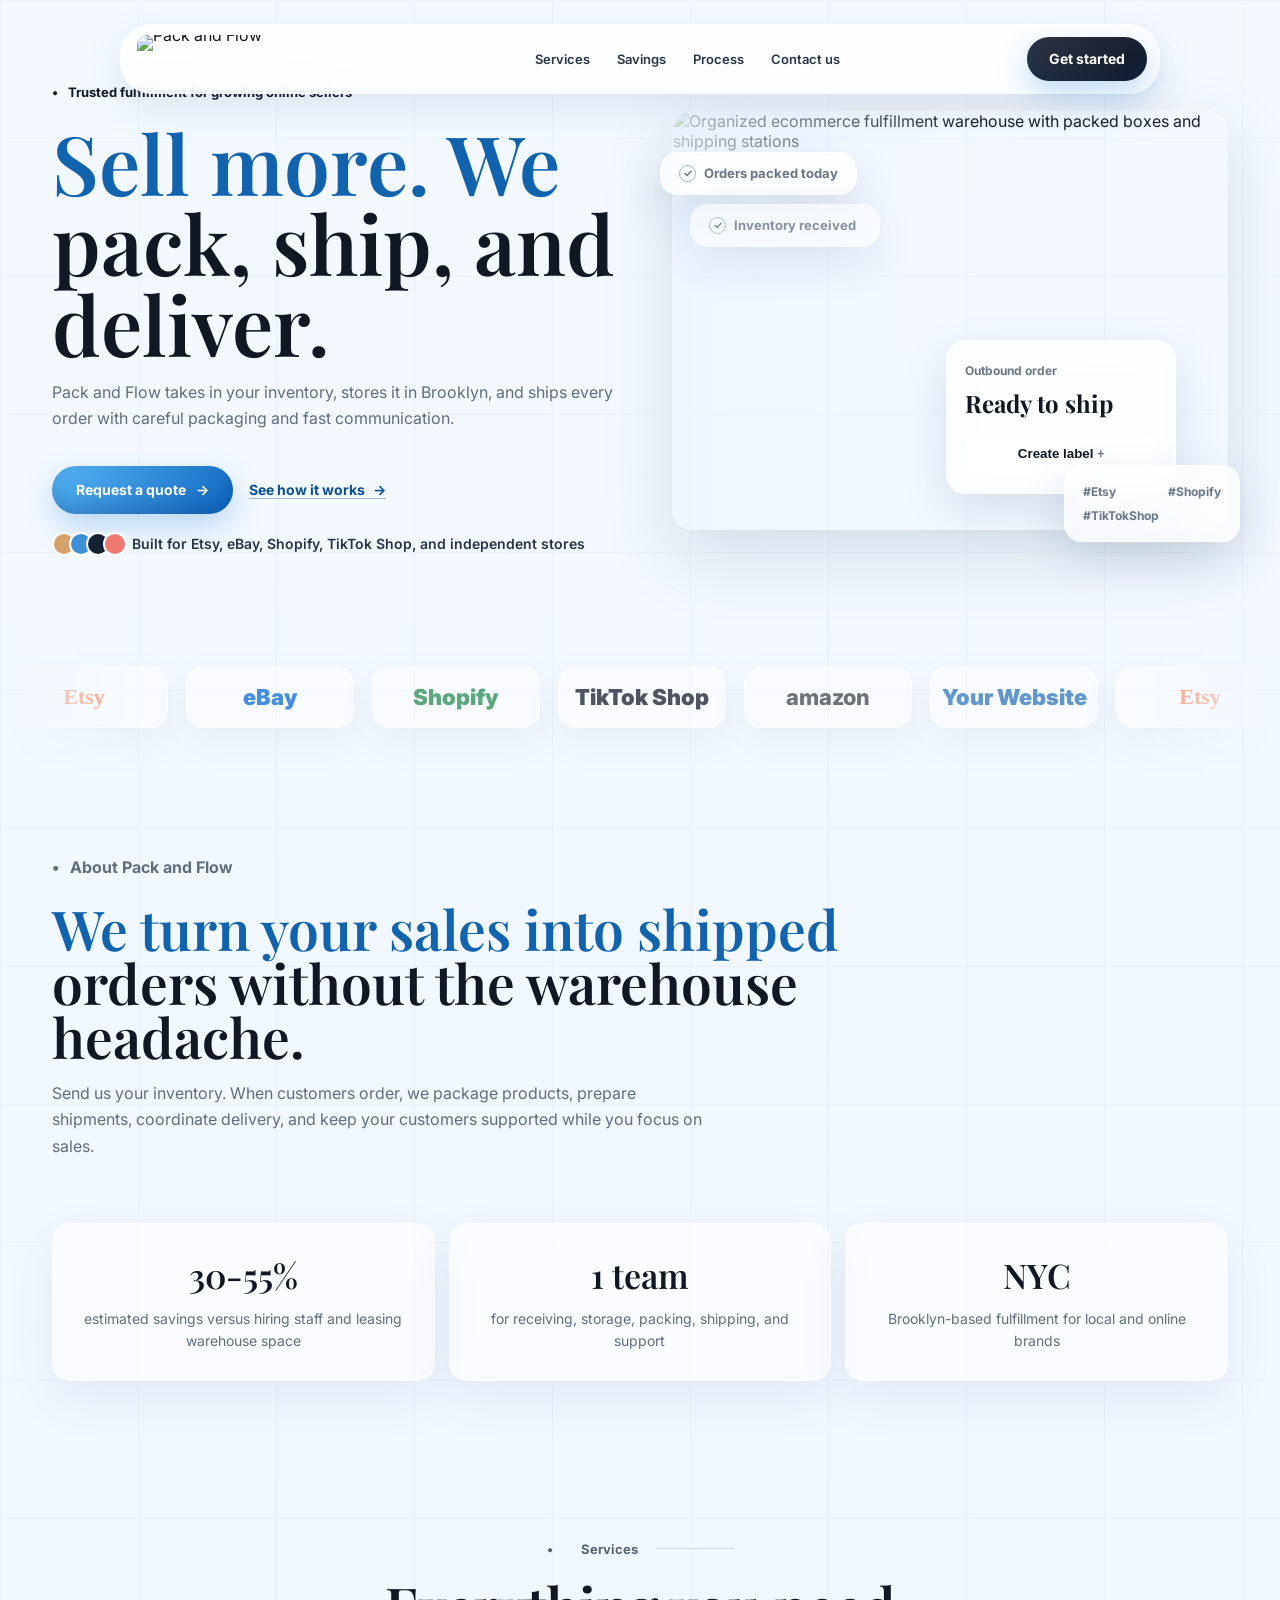
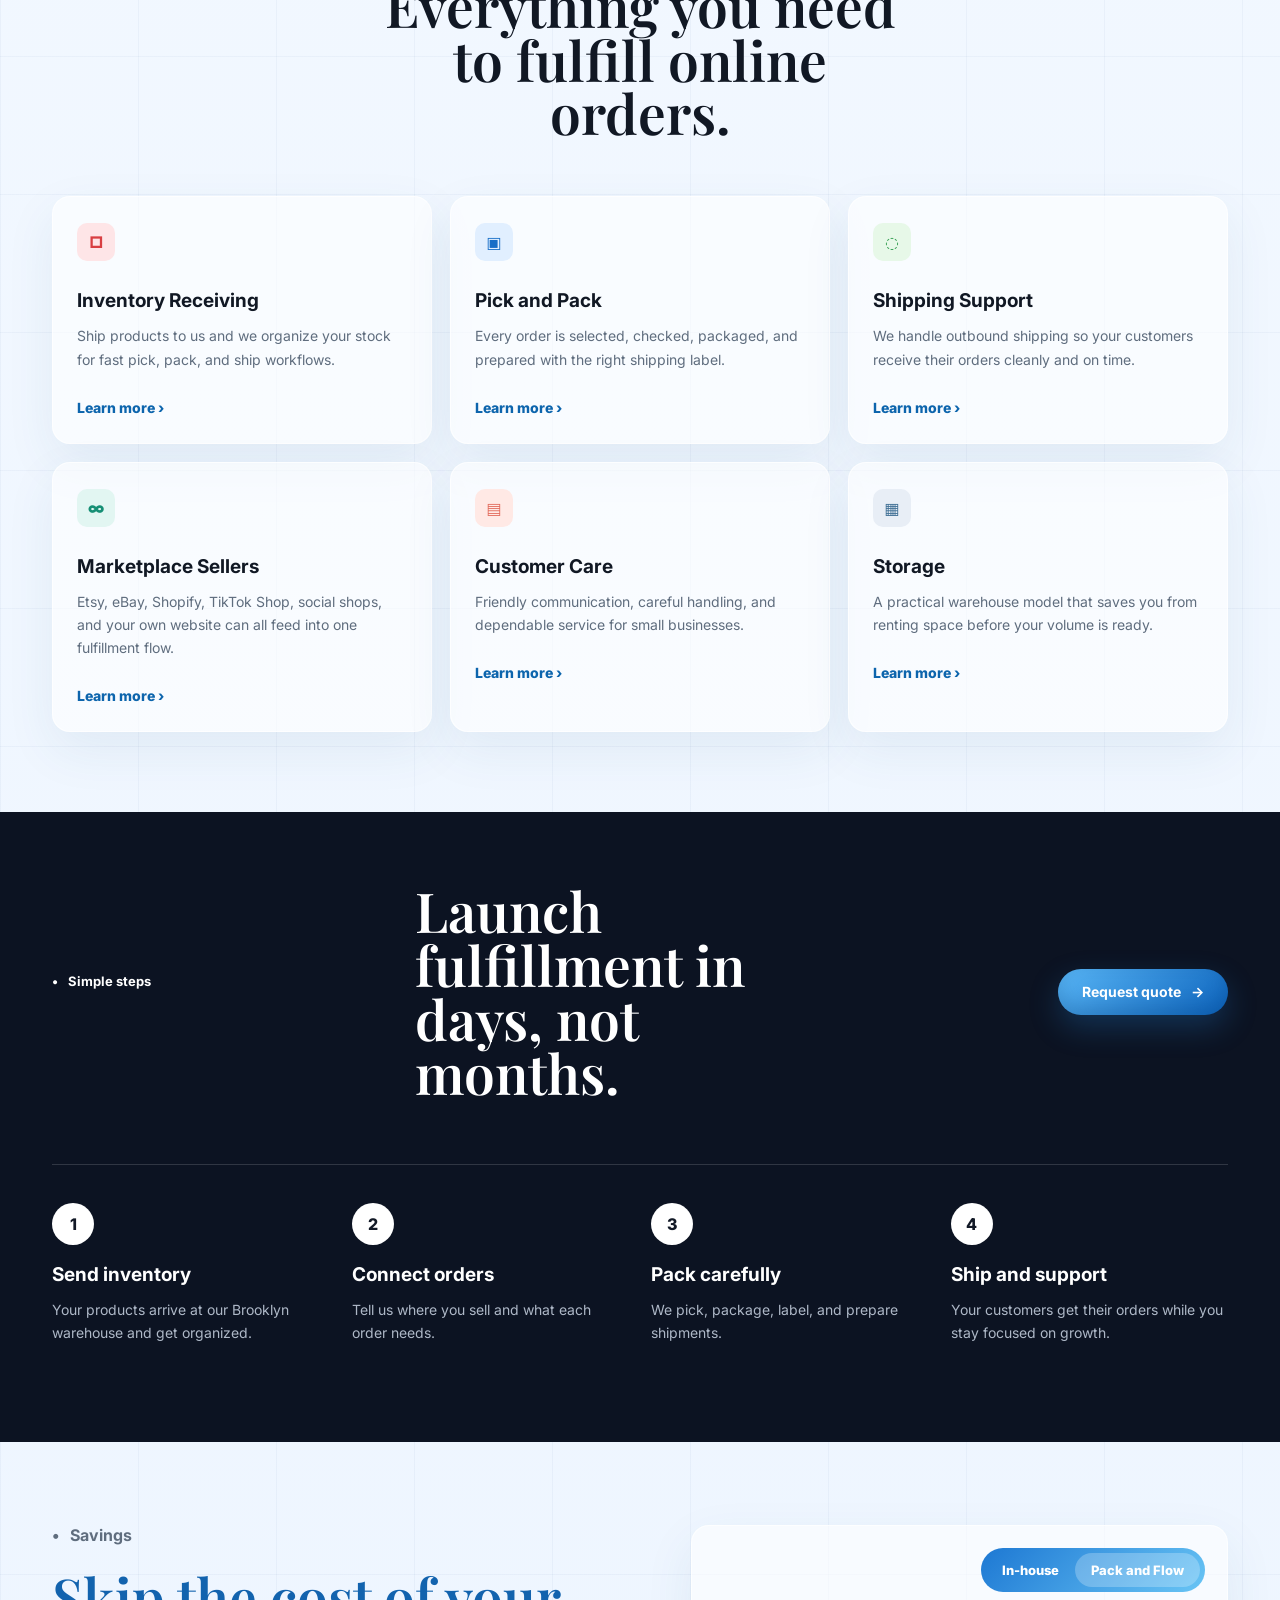
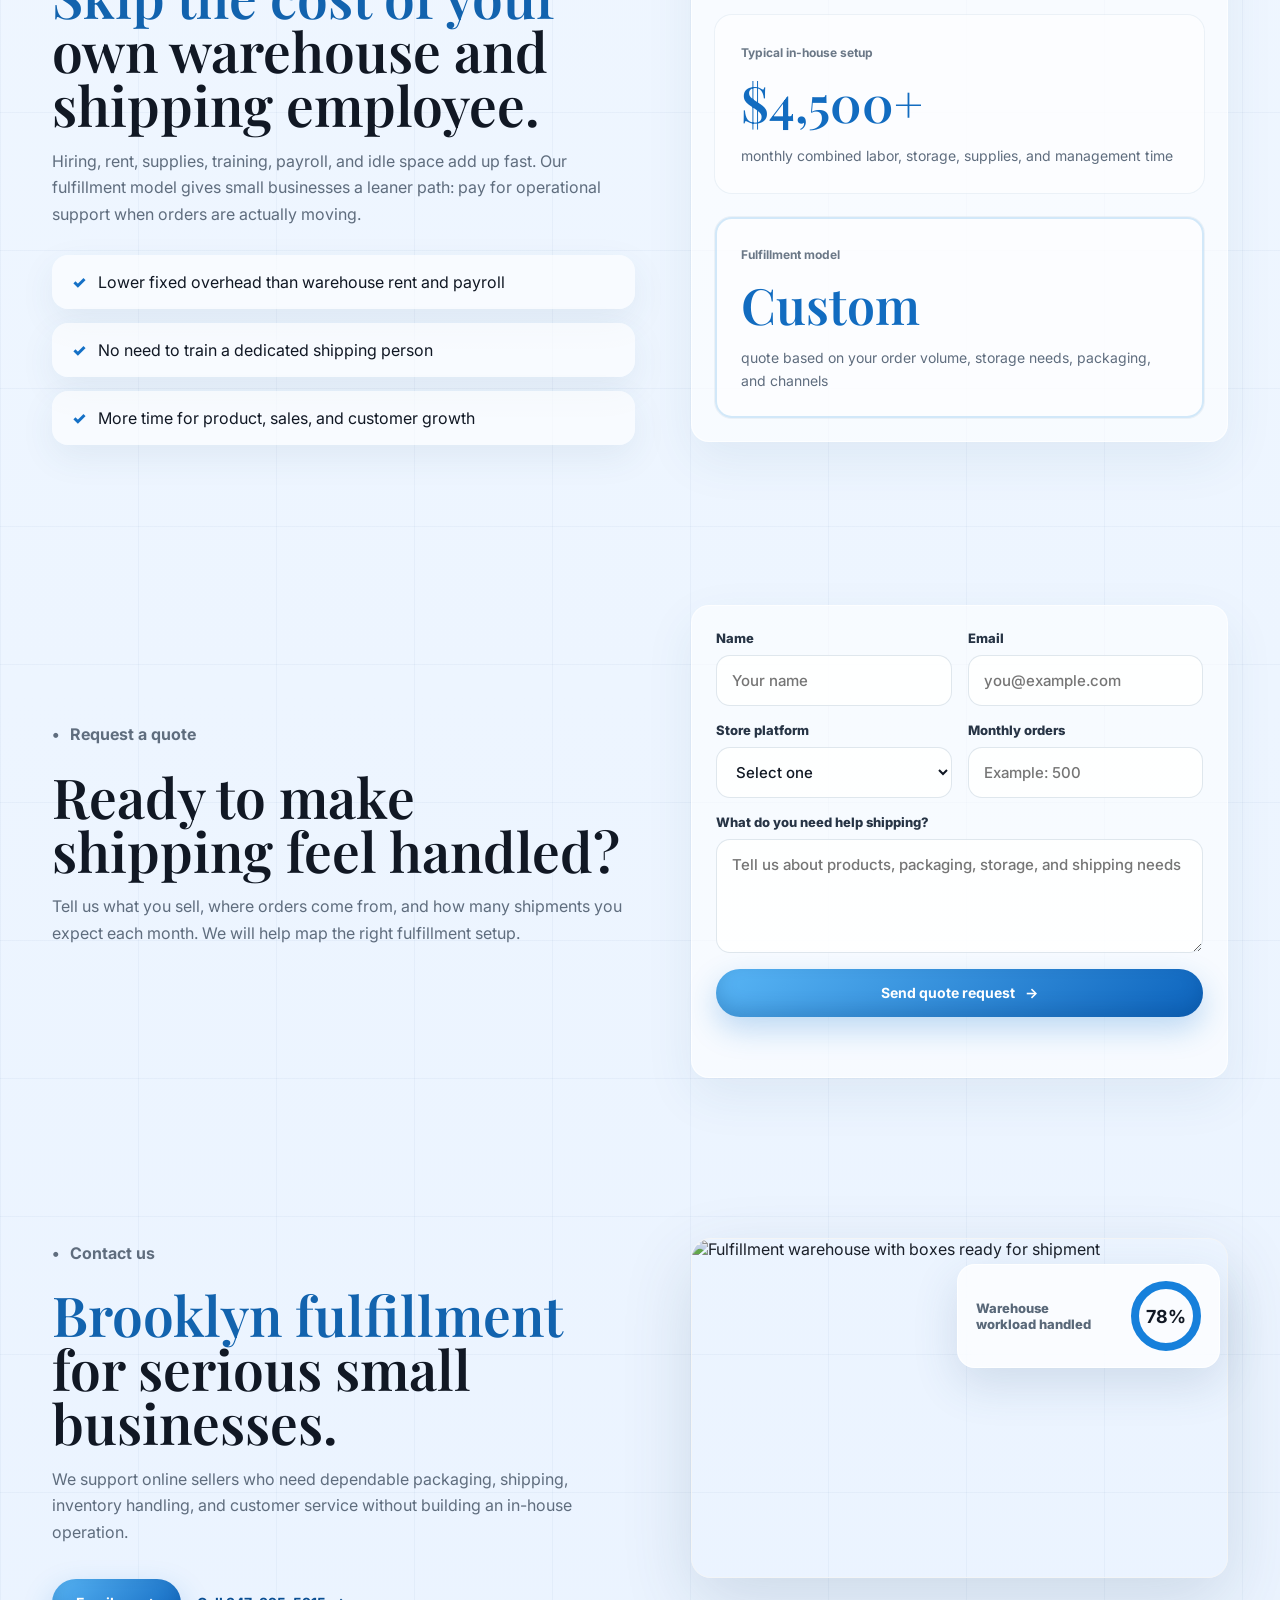
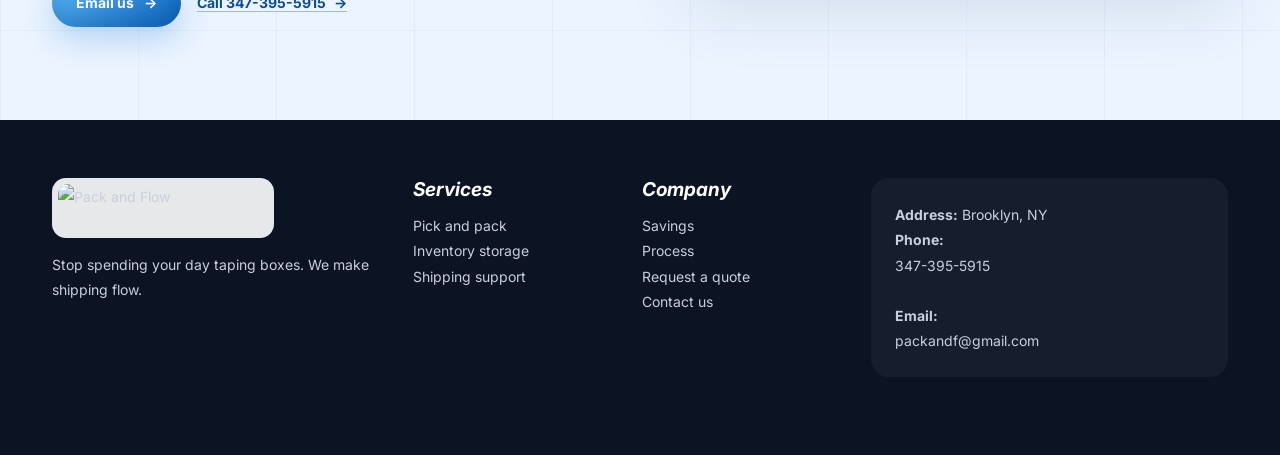
==== commit a5953d1a: "Add files via upload" ====
--- a/index.html
+++ b/index.html
@@ -14,8 +14,7 @@
   <div class="page-shell">
     <header class="site-header">
       <a class="brand" href="#top" aria-label="Pack and Flow homepage">
-        <span class="brand-mark">P</span>
-        <span>Pack and Flow</span>
+        <img class="brand-logo" src="assets/pack-and-flow-logo.png" alt="Pack and Flow">
       </a>
       <nav class="main-nav" aria-label="Primary navigation">
         <a href="#services">Services</a>
@@ -271,8 +270,7 @@
     <footer class="footer">
       <div>
         <a class="brand footer-brand" href="#top">
-          <span class="brand-mark">P</span>
-          <span>Pack and Flow</span>
+          <img class="brand-logo" src="assets/pack-and-flow-logo.png" alt="Pack and Flow">
         </a>
         <p>Stop spending your day taping boxes. We make shipping flow.</p>
       </div>
--- a/styles.css
+++ b/styles.css
@@ -47,10 +47,10 @@
 }
 
 .page-shell {
-  width: min(100% - 40px, 1140px);
-  margin: 48px auto;
+  width: 100%;
+  margin: 0;
   overflow: hidden;
-  border-radius: 18px;
+  border-radius: 0;
   background:
     linear-gradient(rgba(25, 88, 142, 0.045) 1px, transparent 1px),
     linear-gradient(90deg, rgba(25, 88, 142, 0.045) 1px, transparent 1px),
@@ -68,8 +68,8 @@
   display: flex;
   align-items: center;
   justify-content: space-between;
-  width: min(100% - 96px, 740px);
-  min-height: 58px;
+  width: min(100% - 48px, 1040px);
+  min-height: 66px;
   margin: 0;
   padding: 10px 12px 10px 16px;
   border: 1px solid rgba(255, 255, 255, 0.76);
@@ -90,23 +90,15 @@
 }
 
 .brand {
-  gap: 10px;
-  font-family: "Playfair Display", Georgia, serif;
-  font-size: 16px;
-  font-weight: 600;
-}
-
-.brand-mark {
-  display: grid;
-  width: 36px;
-  height: 36px;
-  place-items: center;
-  border-radius: 50%;
-  color: white;
-  font-family: Inter, sans-serif;
-  font-weight: 800;
-  background: linear-gradient(135deg, #79c4ff, #0f5fae);
-  box-shadow: inset 0 0 0 6px rgba(255, 255, 255, 0.45);
+  flex: 0 0 auto;
+  line-height: 0;
+}
+
+.brand-logo {
+  width: 210px;
+  height: 48px;
+  object-fit: contain;
+  border-radius: 10px;
 }
 
 .main-nav {
@@ -832,7 +824,10 @@
 }
 
 .footer-brand {
-  color: white;
+  width: max-content;
+  padding: 6px;
+  border-radius: 14px;
+  background: rgba(255, 255, 255, 0.9);
 }
 
 .footer h3 {
@@ -893,9 +888,9 @@
     border-radius: 22px;
   }
 
-  .brand span:last-child {
-    max-width: 92px;
-    line-height: 1.05;
+  .brand-logo {
+    width: 156px;
+    height: 40px;
   }
 
   .nav-button {
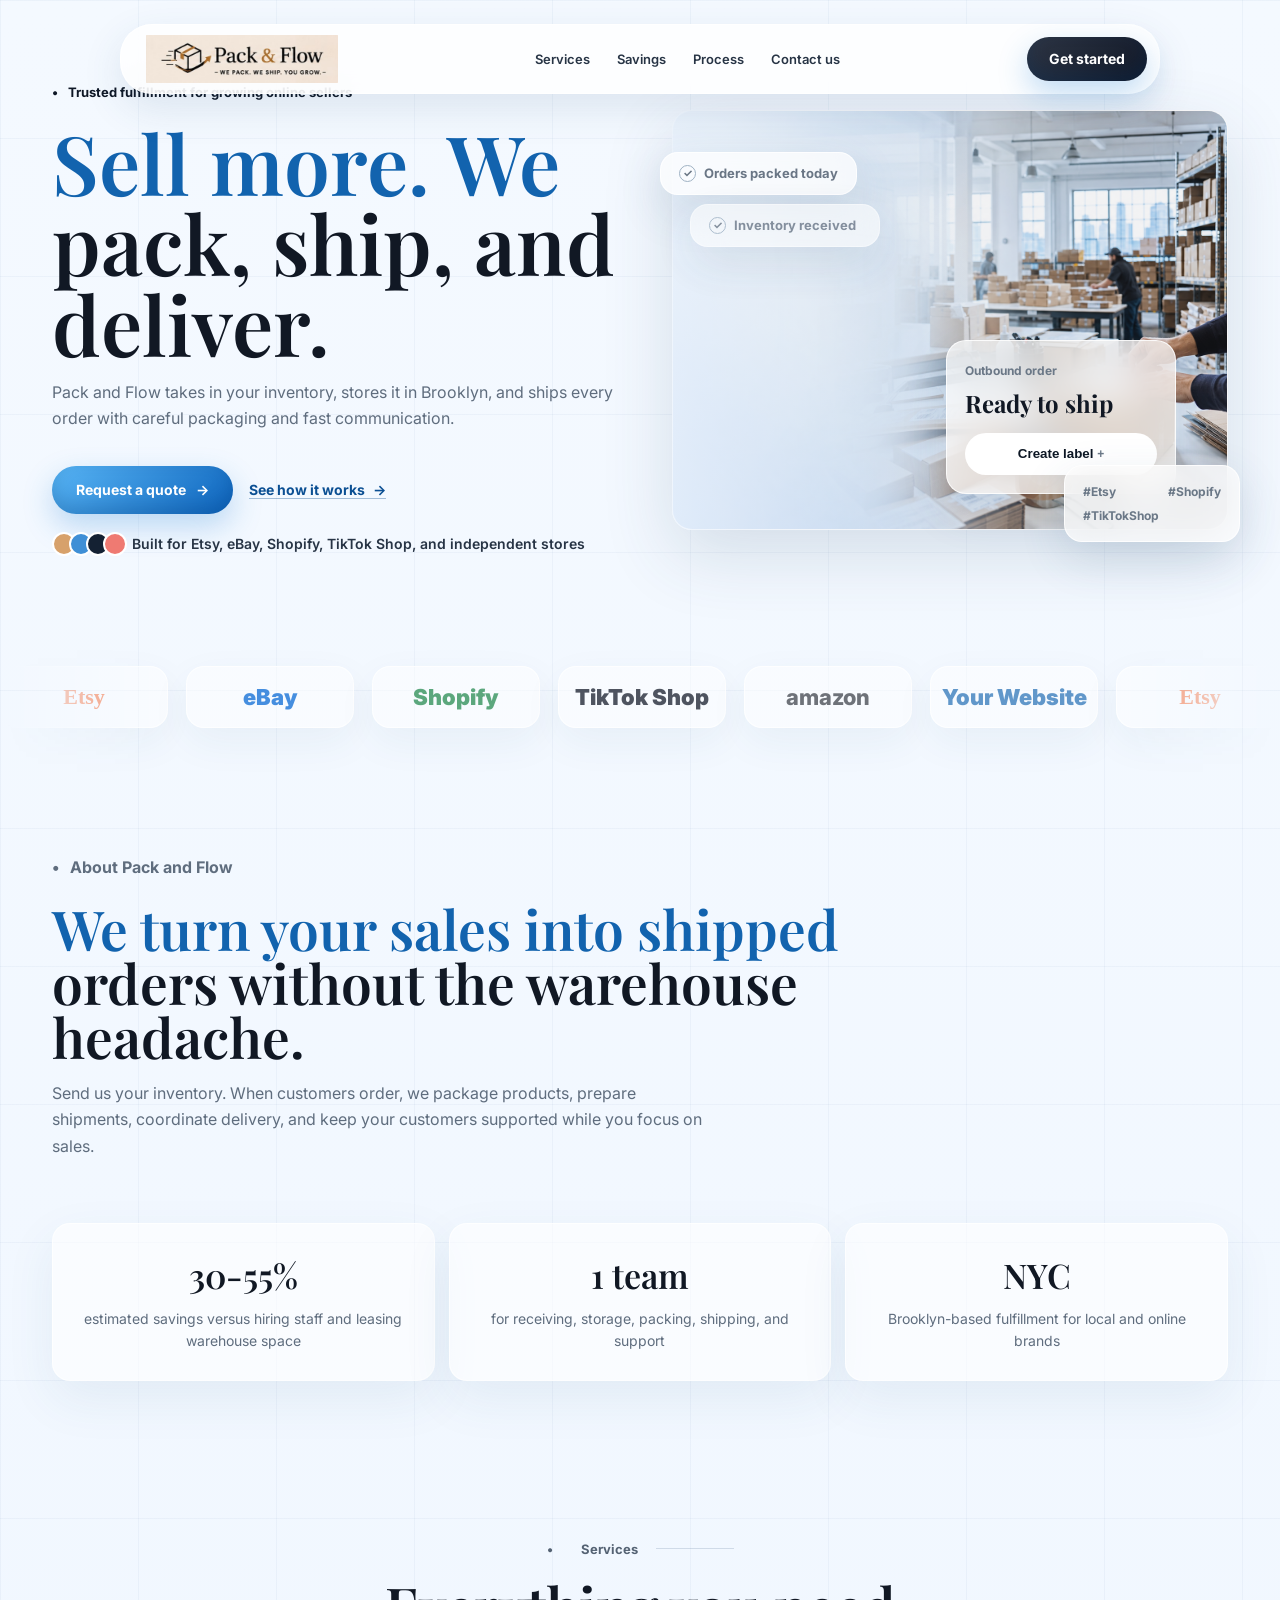
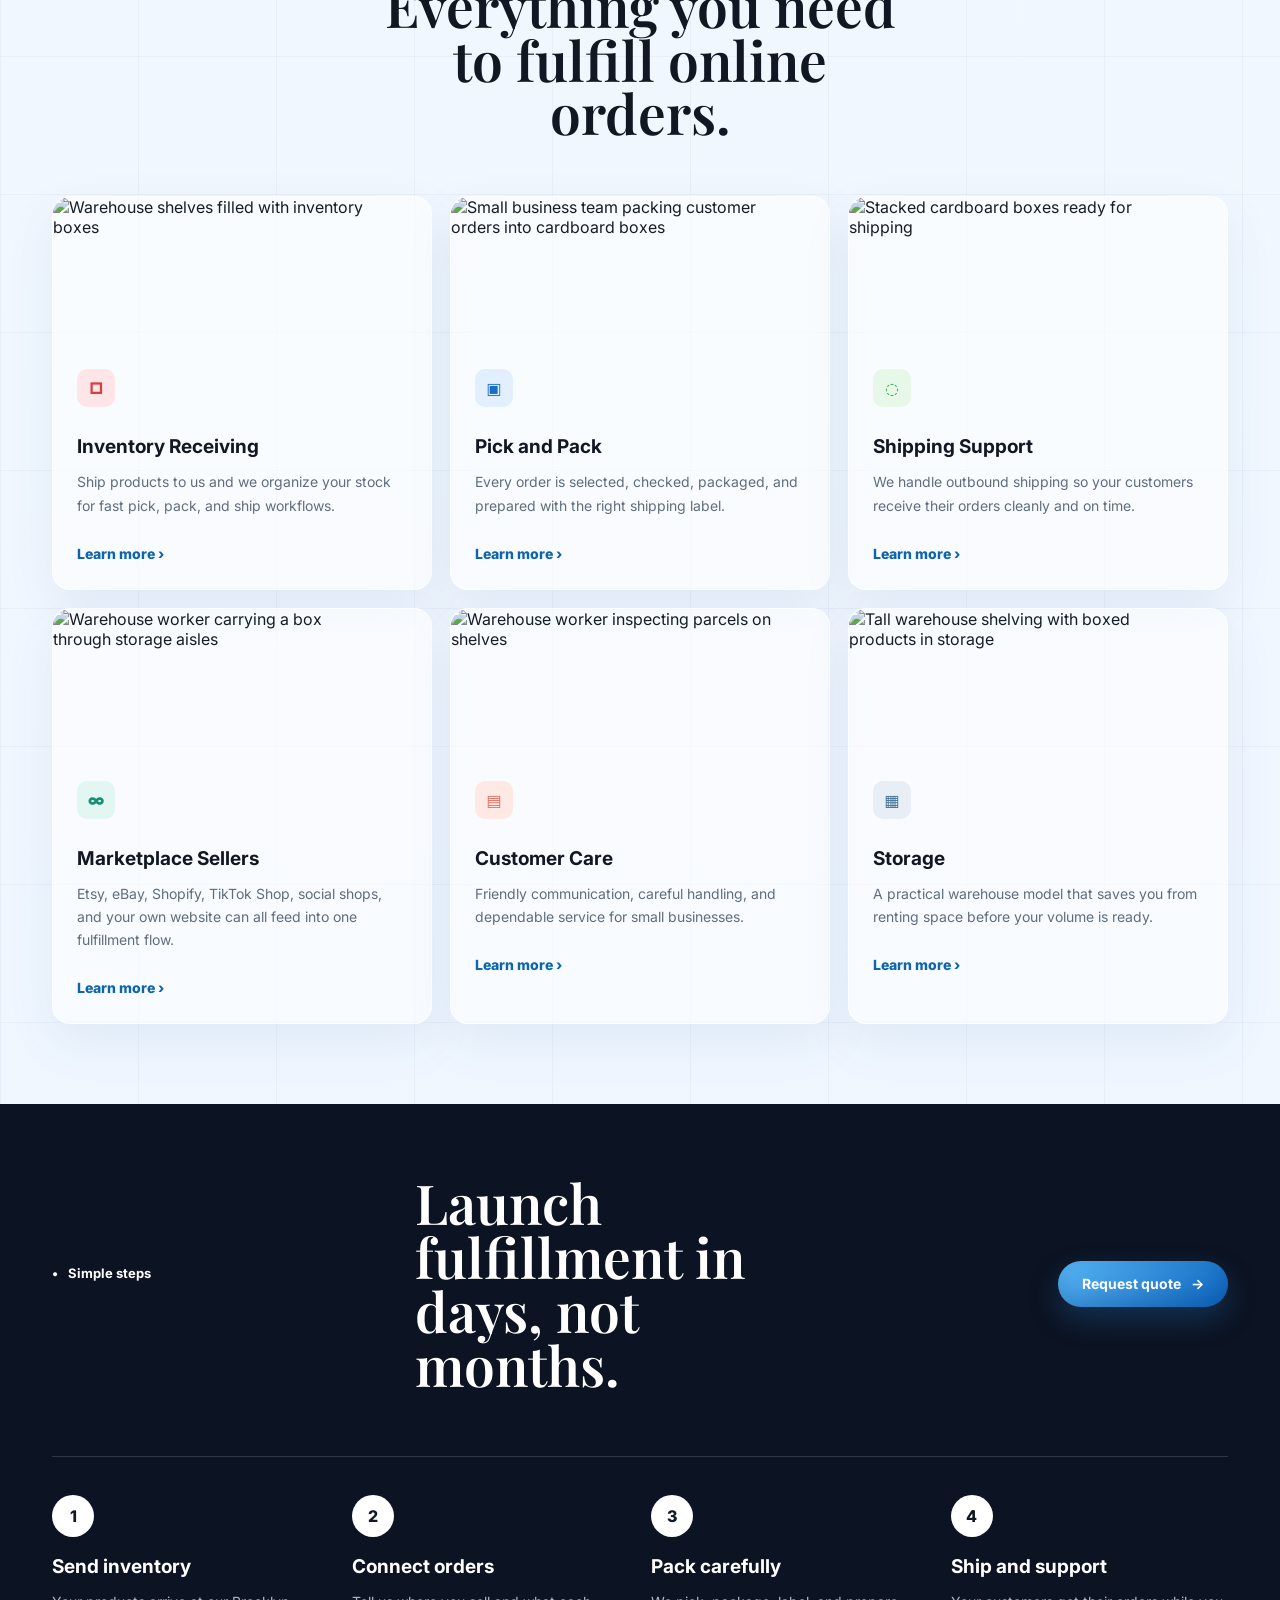
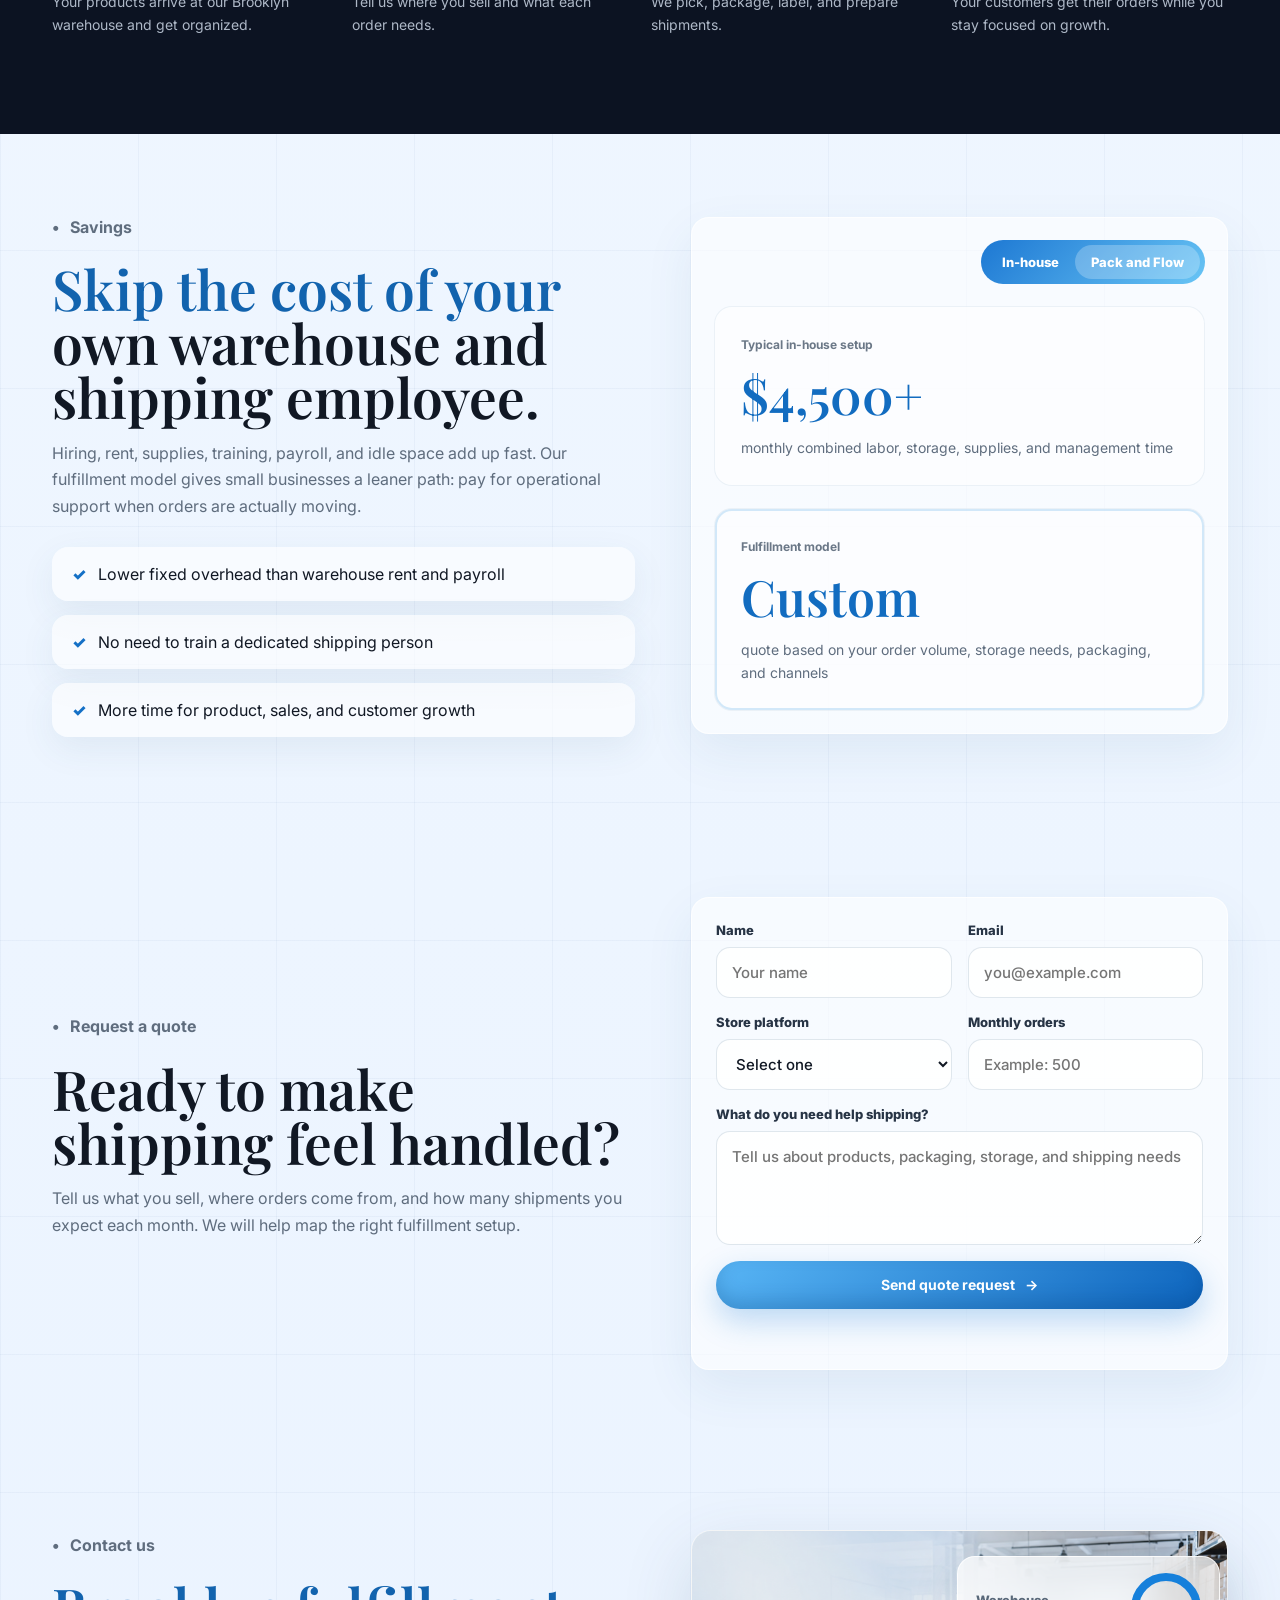
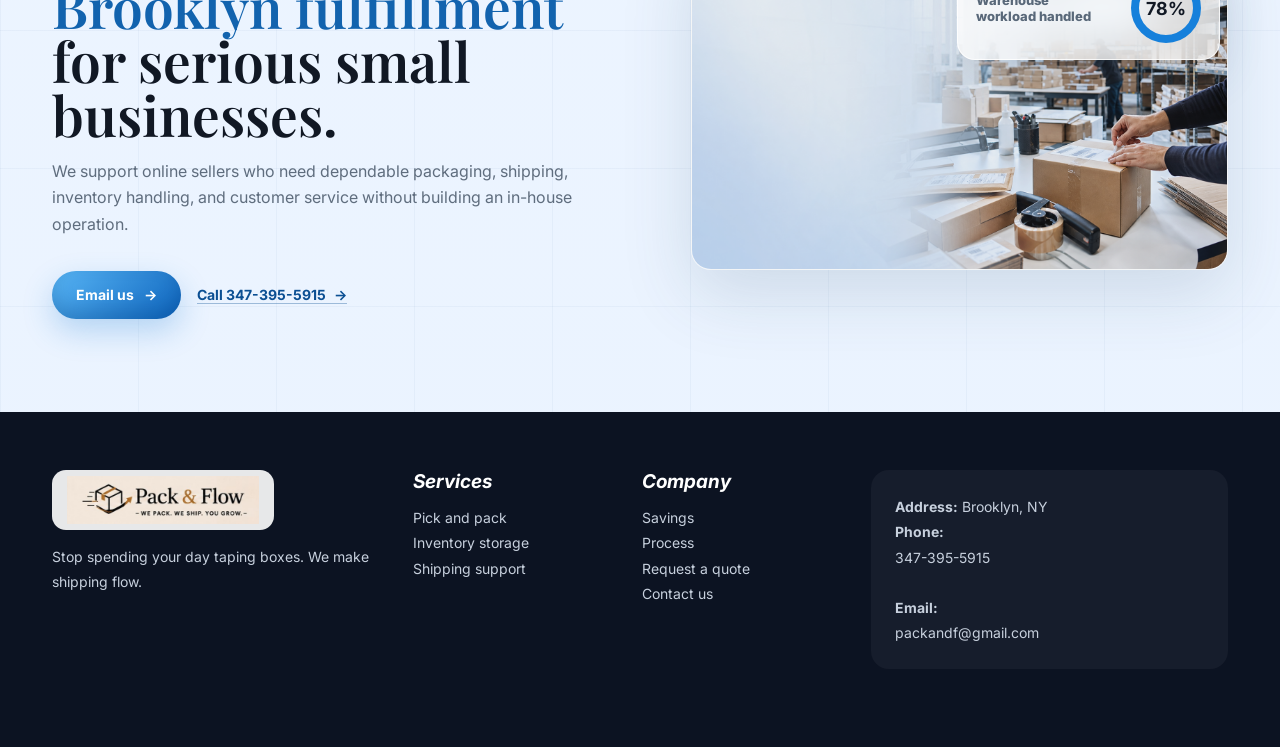
==== commit e656c7e1: "Add files via upload" ====
--- a/index.html
+++ b/index.html
@@ -14,7 +14,7 @@
   <div class="page-shell">
     <header class="site-header">
       <a class="brand" href="#top" aria-label="Pack and Flow homepage">
-        <img class="brand-logo" src="assets/pack-and-flow-logo.png" alt="Pack and Flow">
+        <img class="brand-logo" src="pack-and-flow-logo.png" alt="Pack and Flow">
       </a>
       <nav class="main-nav" aria-label="Primary navigation">
         <a href="#services">Services</a>
@@ -44,7 +44,7 @@
         </div>
 
         <div class="hero-visual" aria-label="Warehouse fulfillment preview">
-          <img src="assets/warehouse-fulfillment-hero.png" alt="Organized ecommerce fulfillment warehouse with packed boxes and shipping stations">
+          <img src="warehouse-fulfillment-hero.png" alt="Organized ecommerce fulfillment warehouse with packed boxes and shipping stations">
           <div class="glass-card floating-card card-top">
             <span class="check">✓</span>
             <span>Orders packed today</span>
@@ -110,36 +110,42 @@
         </div>
         <div class="feature-grid">
           <article>
+            <img class="feature-image" src="https://images.pexels.com/photos/5156696/pexels-photo-5156696.jpeg?auto=compress&cs=tinysrgb&w=900" alt="Warehouse shelves filled with inventory boxes">
             <span class="icon red">□</span>
             <h3>Inventory Receiving</h3>
             <p>Ship products to us and we organize your stock for fast pick, pack, and ship workflows.</p>
             <a href="#quote">Learn more <span>›</span></a>
           </article>
           <article>
+            <img class="feature-image" src="https://images.pexels.com/photos/7674983/pexels-photo-7674983.jpeg?auto=compress&cs=tinysrgb&w=900" alt="Small business team packing customer orders into cardboard boxes">
             <span class="icon blue">▣</span>
             <h3>Pick and Pack</h3>
             <p>Every order is selected, checked, packaged, and prepared with the right shipping label.</p>
             <a href="#quote">Learn more <span>›</span></a>
           </article>
           <article>
+            <img class="feature-image" src="https://images.pexels.com/photos/5025503/pexels-photo-5025503.jpeg?auto=compress&cs=tinysrgb&w=900" alt="Stacked cardboard boxes ready for shipping">
             <span class="icon green">◌</span>
             <h3>Shipping Support</h3>
             <p>We handle outbound shipping so your customers receive their orders cleanly and on time.</p>
             <a href="#quote">Learn more <span>›</span></a>
           </article>
           <article>
+            <img class="feature-image" src="https://images.pexels.com/photos/36552175/pexels-photo-36552175.jpeg?auto=compress&cs=tinysrgb&w=900" alt="Warehouse worker carrying a box through storage aisles">
             <span class="icon mint">∞</span>
             <h3>Marketplace Sellers</h3>
             <p>Etsy, eBay, Shopify, TikTok Shop, social shops, and your own website can all feed into one fulfillment flow.</p>
             <a href="#quote">Learn more <span>›</span></a>
           </article>
           <article>
+            <img class="feature-image" src="https://images.pexels.com/photos/6170405/pexels-photo-6170405.jpeg?auto=compress&cs=tinysrgb&w=900" alt="Warehouse worker inspecting parcels on shelves">
             <span class="icon coral">▤</span>
             <h3>Customer Care</h3>
             <p>Friendly communication, careful handling, and dependable service for small businesses.</p>
             <a href="#quote">Learn more <span>›</span></a>
           </article>
           <article>
+            <img class="feature-image" src="https://images.pexels.com/photos/5156696/pexels-photo-5156696.jpeg?auto=compress&cs=tinysrgb&w=900" alt="Tall warehouse shelving with boxed products in storage">
             <span class="icon slate">▦</span>
             <h3>Storage</h3>
             <p>A practical warehouse model that saves you from renting space before your volume is ready.</p>
@@ -258,7 +264,7 @@
           </div>
         </div>
         <div class="cta-visual">
-          <img src="assets/warehouse-fulfillment-hero.png" alt="Fulfillment warehouse with boxes ready for shipment">
+          <img src="warehouse-fulfillment-hero.png" alt="Fulfillment warehouse with boxes ready for shipment">
           <div class="glass-card mini-chart">
             <span>Warehouse workload handled</span>
             <strong>78%</strong>
@@ -270,7 +276,7 @@
     <footer class="footer">
       <div>
         <a class="brand footer-brand" href="#top">
-          <img class="brand-logo" src="assets/pack-and-flow-logo.png" alt="Pack and Flow">
+          <img class="brand-logo" src="pack-and-flow-logo.png" alt="Pack and Flow">
         </a>
         <p>Stop spending your day taping boxes. We make shipping flow.</p>
       </div>
--- a/styles.css
+++ b/styles.css
@@ -493,7 +493,16 @@
 
 .feature-grid article {
   min-height: 218px;
-  padding: 26px 24px;
+  overflow: hidden;
+  padding: 0 24px 26px;
+}
+
+.feature-image {
+  width: calc(100% + 48px);
+  height: 150px;
+  margin: 0 -24px 22px;
+  object-fit: cover;
+  filter: saturate(0.92) contrast(0.95);
 }
 
 .icon {
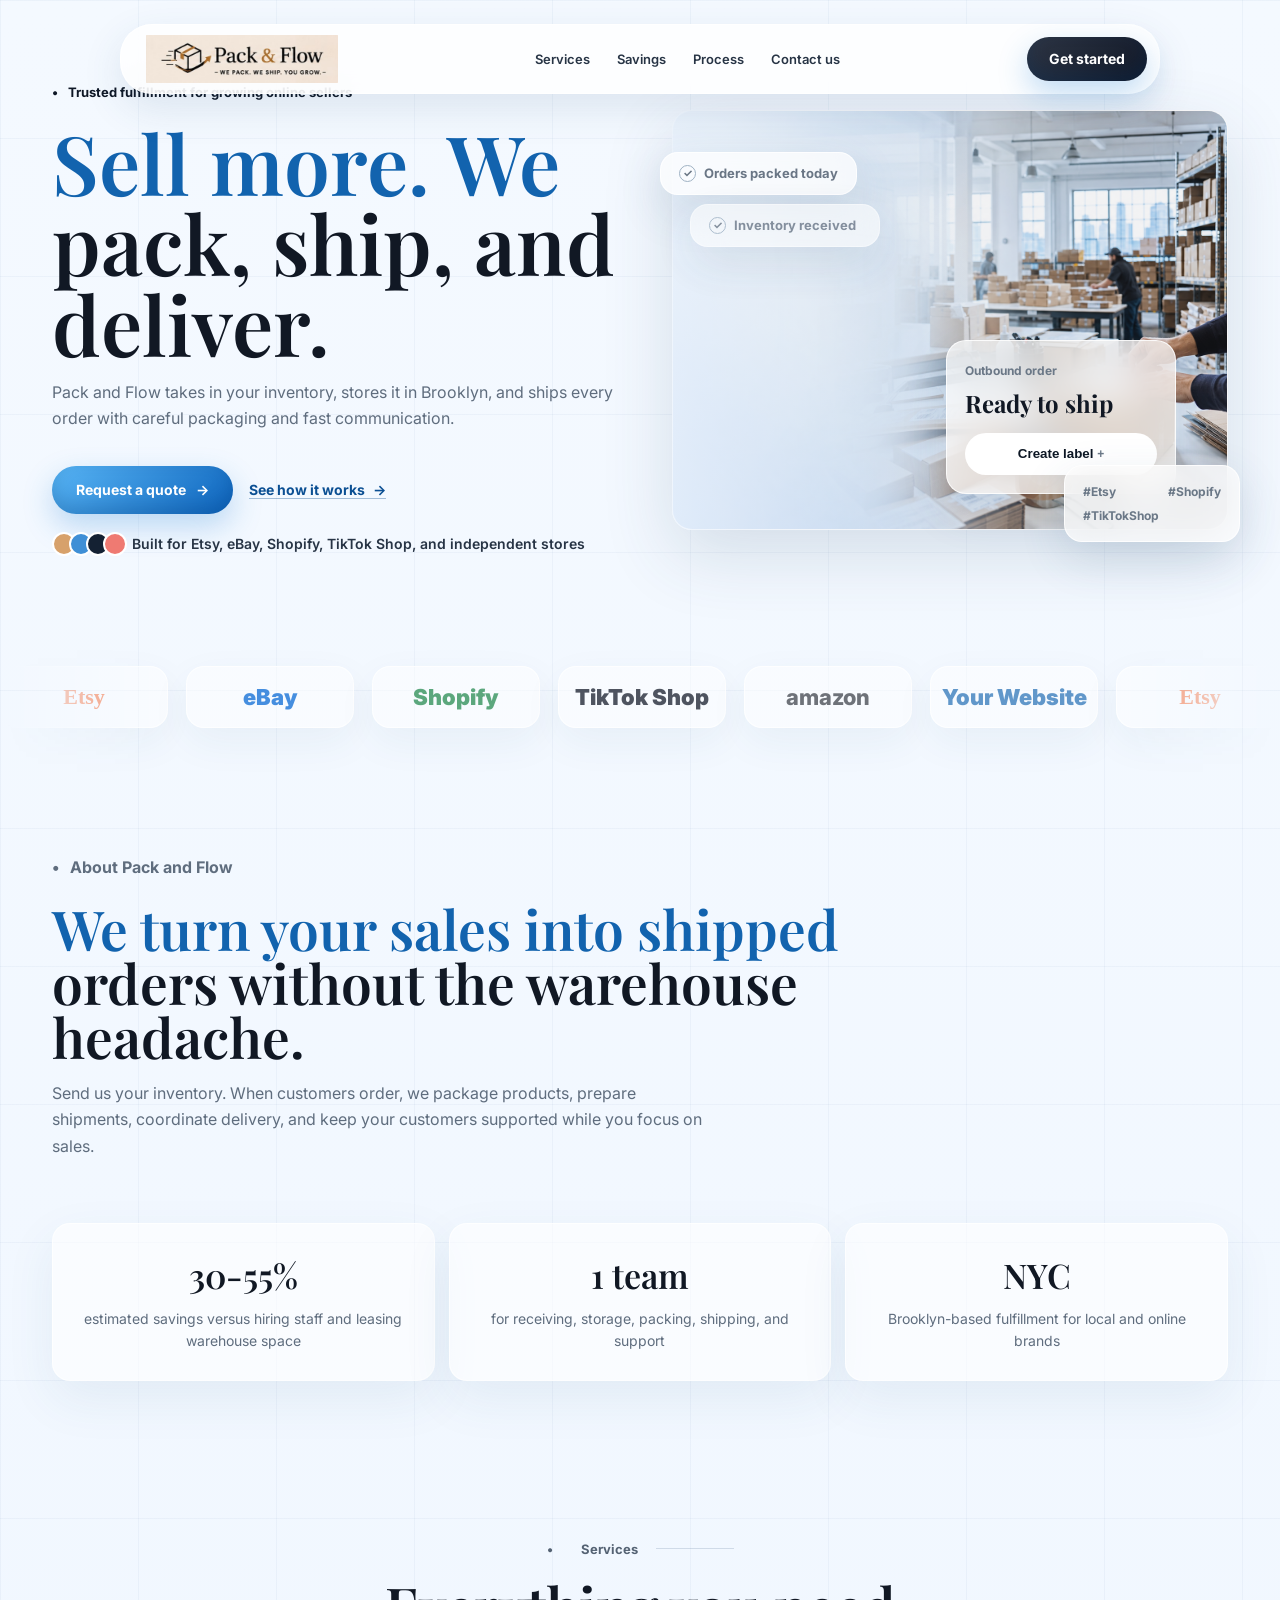
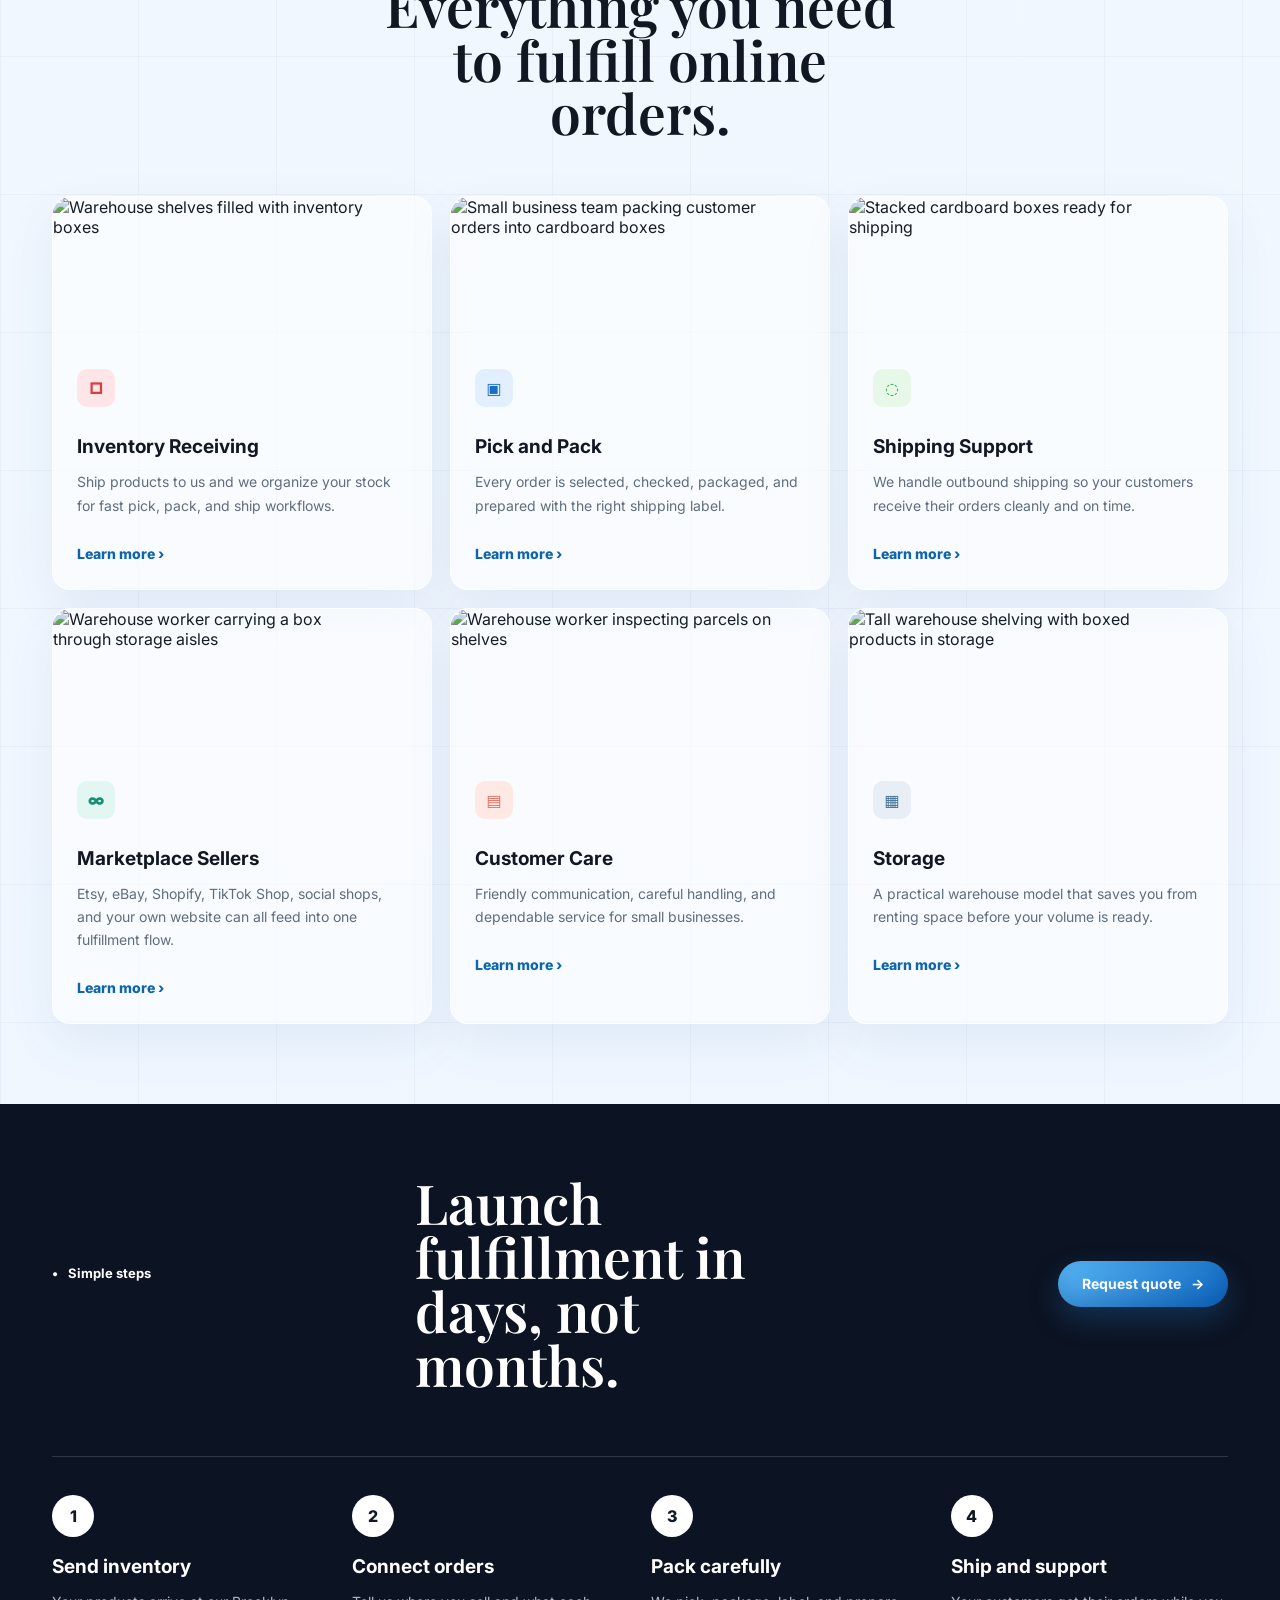
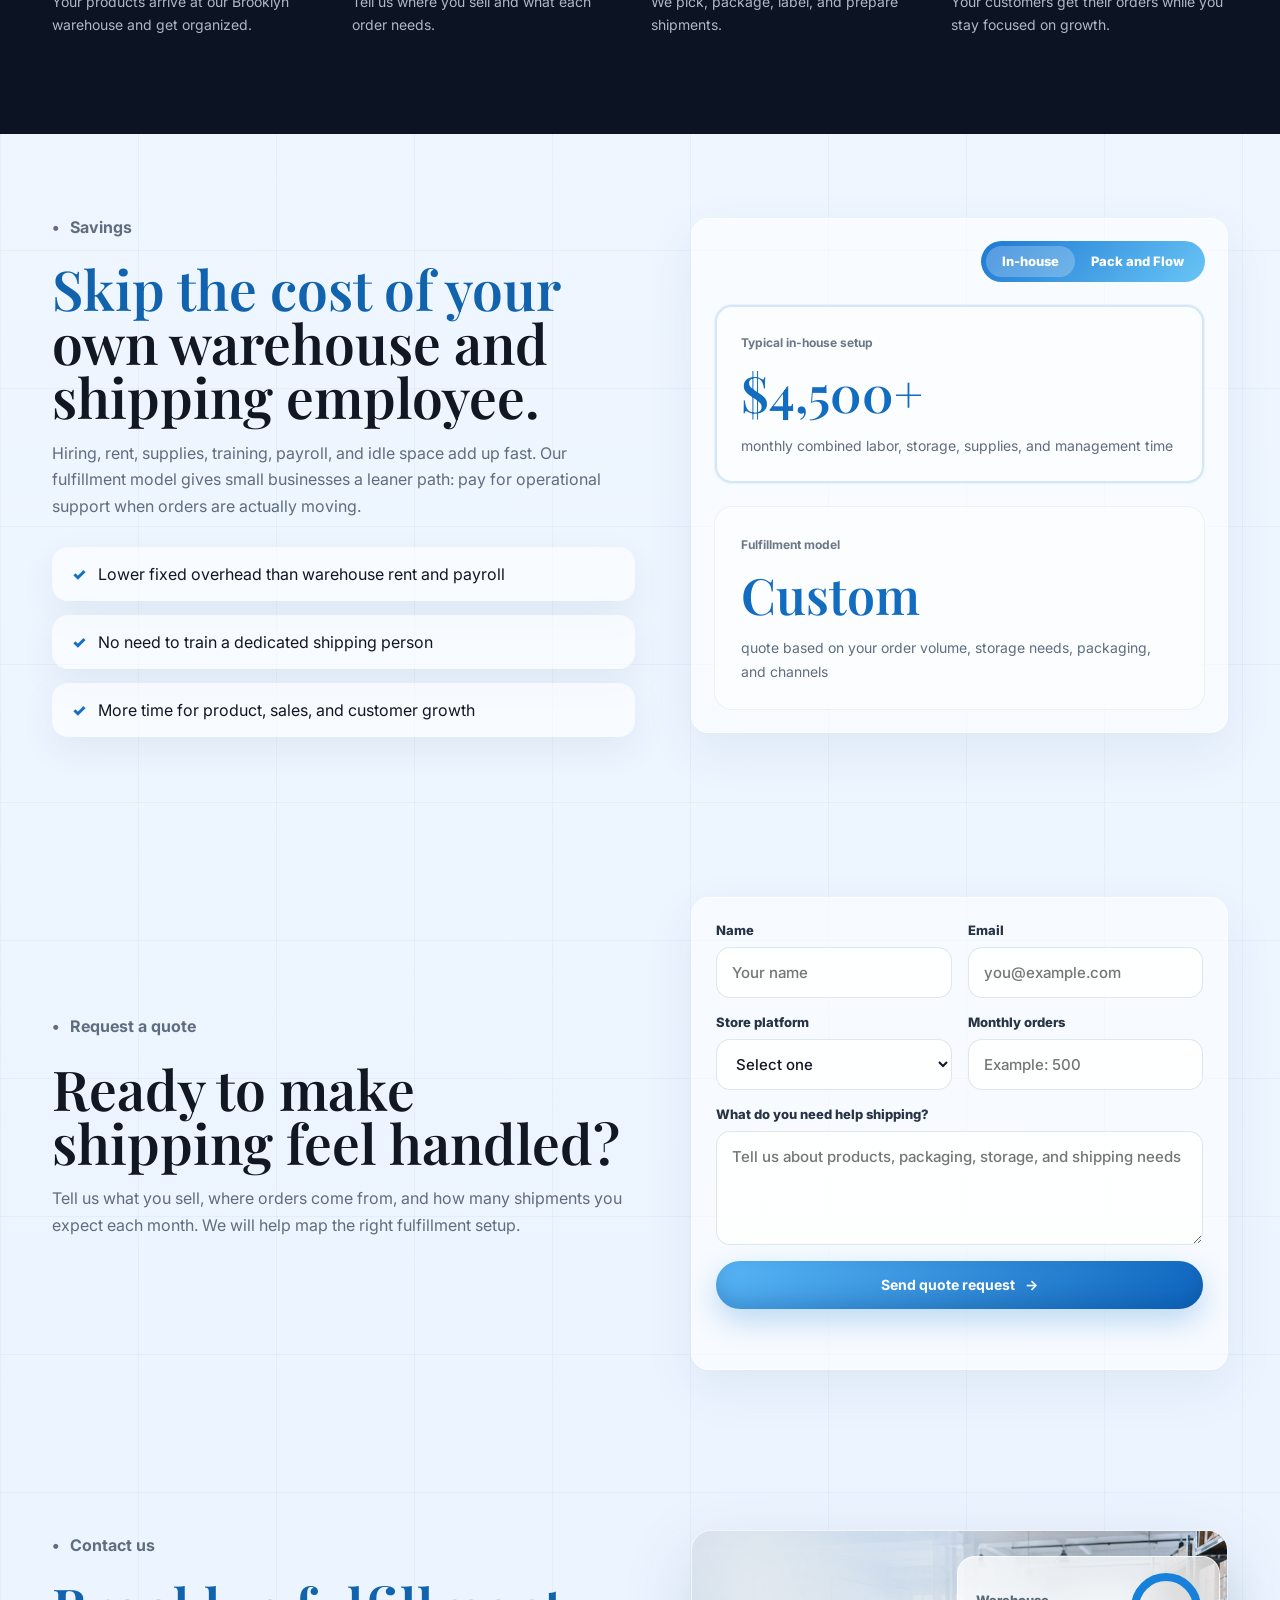
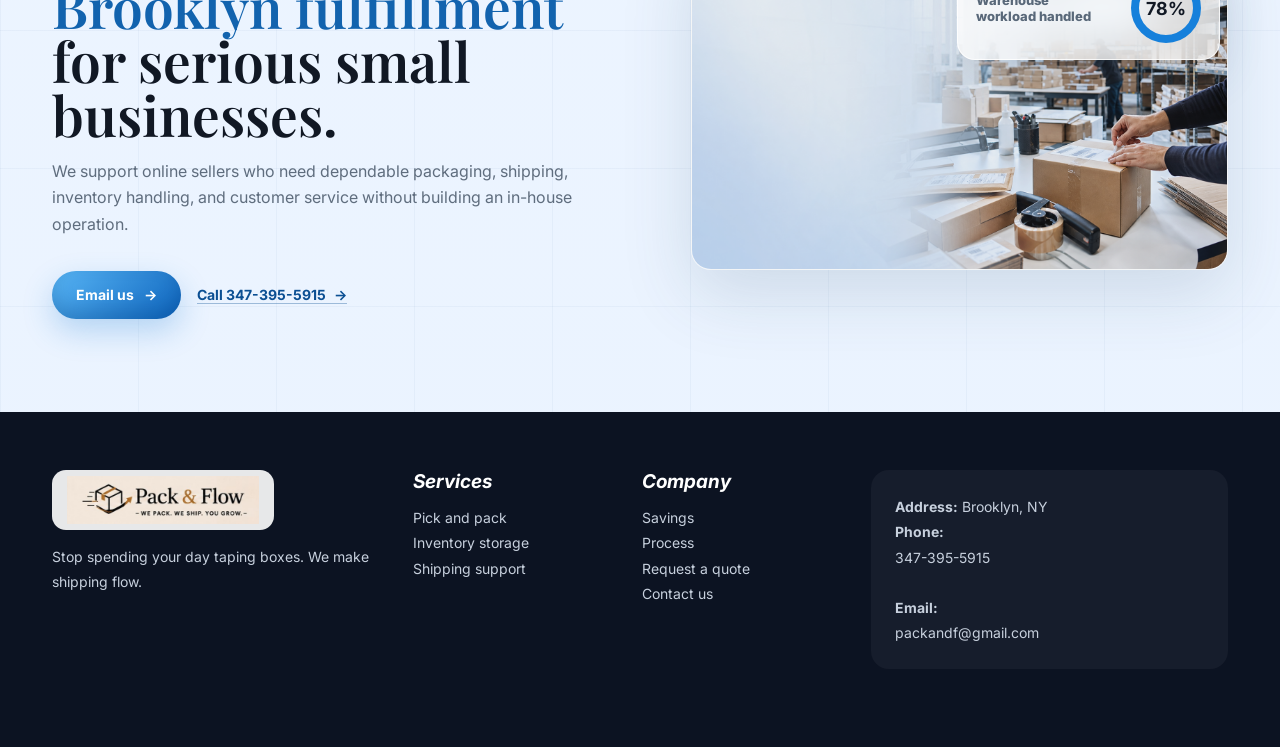
==== commit 54658353: "Add files via upload" ====
--- a/index.html
+++ b/index.html
@@ -196,16 +196,16 @@
           </ul>
         </div>
         <div class="comparison-card">
-          <div class="toggle" aria-label="Cost comparison">
-            <span>In-house</span>
-            <span>Pack and Flow</span>
-          </div>
-          <article>
-            <span class="price-label">Typical in-house setup</span>
-            <strong>$4,500+</strong>
-            <p>monthly combined labor, storage, supplies, and management time</p>
-          </article>
-          <article class="highlight">
+          <div class="toggle" role="group" aria-label="Cost comparison">
+            <button class="toggle-option active" type="button" data-savings-view="inhouse" aria-pressed="true">In-house</button>
+            <button class="toggle-option" type="button" data-savings-view="packflow" aria-pressed="false">Pack and Flow</button>
+          </div>
+          <article class="cost-card active" data-cost-card="inhouse">
+            <span class="price-label" data-cost-label>Typical in-house setup</span>
+            <strong data-cost-price>$4,500+</strong>
+            <p data-cost-copy>monthly combined labor, storage, supplies, and management time</p>
+          </article>
+          <article class="cost-card" data-cost-card="packflow">
             <span class="price-label">Fulfillment model</span>
             <strong>Custom</strong>
             <p>quote based on your order volume, storage needs, packaging, and channels</p>
--- a/styles.css
+++ b/styles.css
@@ -638,13 +638,28 @@
   background: linear-gradient(135deg, #1d78d3, #69c5f5);
 }
 
-.toggle span {
+.toggle-option {
   padding: 9px 16px;
+  border: 0;
   border-radius: 999px;
-}
-
-.toggle span:last-child {
+  color: white;
+  font: 800 13px/1 Inter, sans-serif;
+  background: transparent;
+  cursor: pointer;
+  transition: background 180ms ease, color 180ms ease, transform 180ms ease;
+}
+
+.toggle-option.active {
   background: rgba(255, 255, 255, 0.24);
+}
+
+.toggle-option:focus-visible {
+  outline: 3px solid rgba(255, 255, 255, 0.88);
+  outline-offset: 2px;
+}
+
+.toggle-option:active {
+  transform: translateY(1px);
 }
 
 .comparison-card article {
@@ -669,6 +684,7 @@
   font-size: 14px;
 }
 
+.cost-card.active,
 .highlight {
   box-shadow: inset 0 0 0 2px rgba(43, 143, 222, 0.2);
 }
